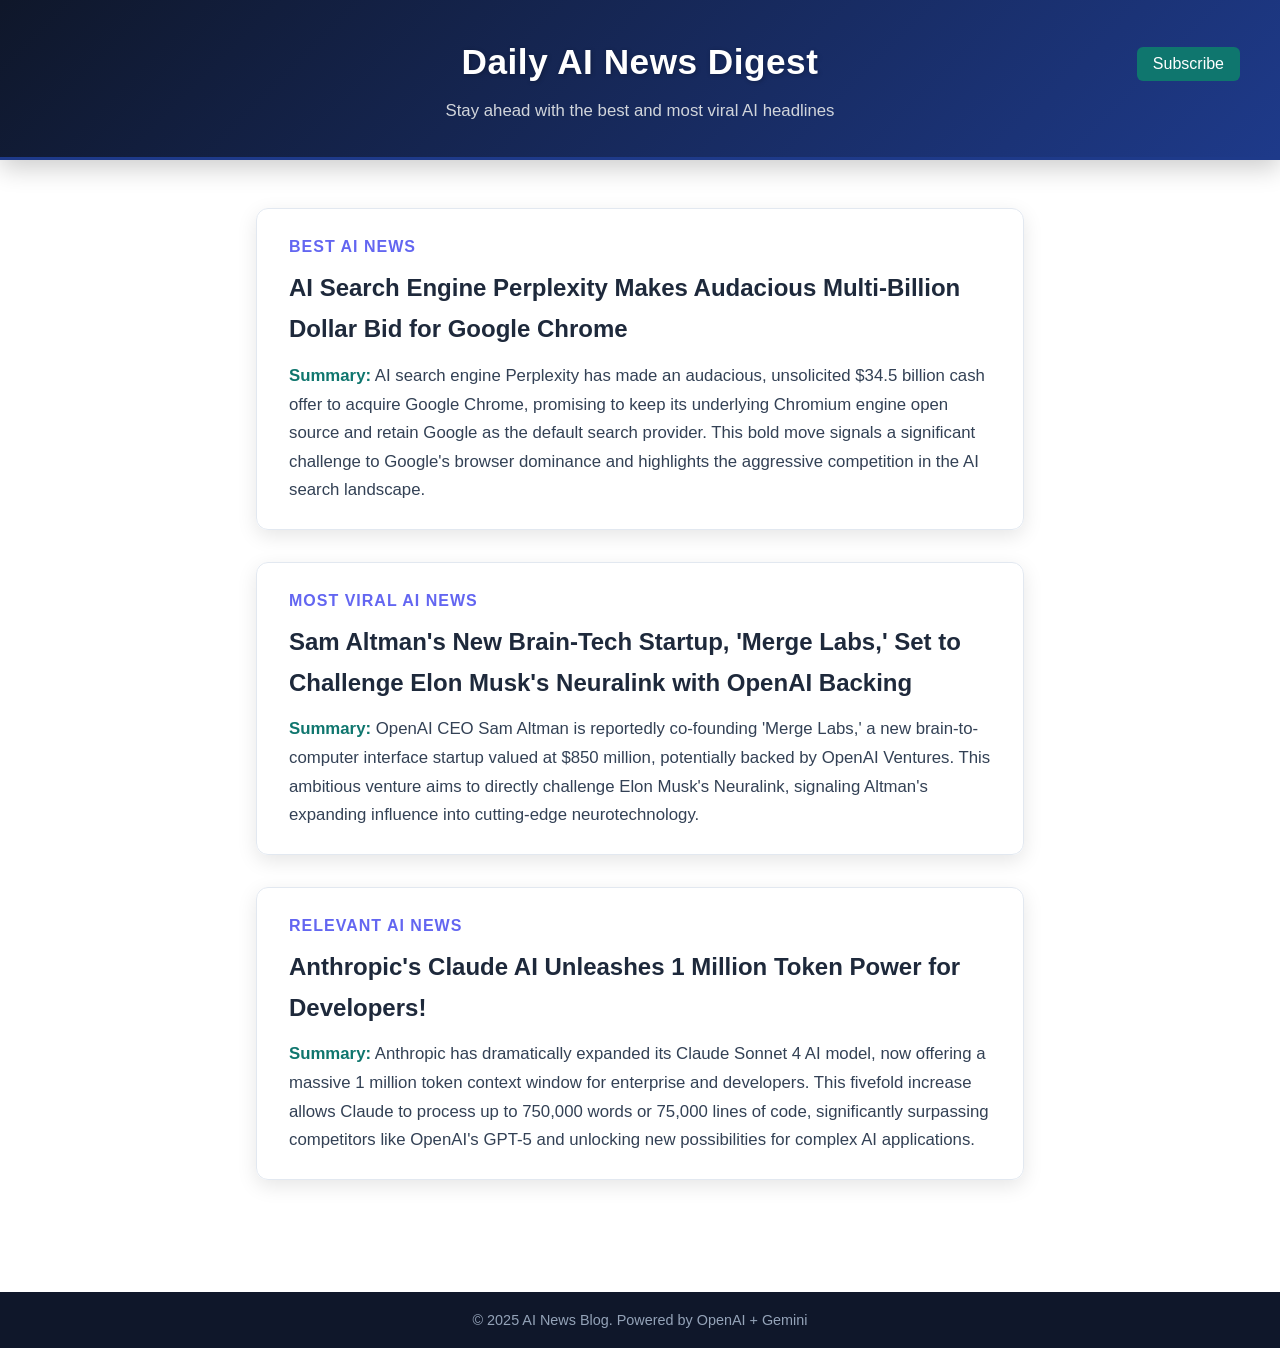
==== index.html @ fdd0a566 "Initial commit: AI News Summary Project - Add AI news processing script with Gemini integration - Ad" ====
<!DOCTYPE html>
<html lang="en">
<head>
  <meta charset="UTF-8">
  <title>AI News Blog</title>
  <link rel="stylesheet" href="style.css">  
</head>
<body>
  
  <header>
    <div class="header-container">
      <h1>Daily AI News Digest</h1>
      <button id="subscribe-btn" class="subscribe-btn">Subscribe</button>
    </div>
    <p>Stay ahead with the best and most viral AI headlines</p>
  </header>
  
  <div id="subscribe-modal" class="modal">
    <div class="modal-content">
      <span class="close-btn">&times;</span>
      <h2>Subscribe to AI News</h2>
      <form id="subscribe-form" method="post">
        <label for="name">Name</label>
        <input type="text" id="name" name="name" required>

        <label for="email">Email</label>
        <input type="email" id="email" name="email" required>

        <button type="submit" class="submit-btn">Submit</button>
      </form>
    </div>
  </div>
  
  <main id="news-container">
  </main>
  
  <footer>
    <p>&copy; 2025 AI News Blog. Powered by OpenAI + Gemini</p>
  </footer>

  <script src="script.js"></script>
</body>
</html>
---- style.css ----
/* Reset */
* {
  margin: 0;
  padding: 0;
  box-sizing: border-box;
}

body {
  font-family: 'Segoe UI', 'Helvetica Neue', sans-serif;
  background-image: url('https://plus.unsplash.com/premium_photo-1683121710572-7723bd2e235d?q=80&w=1032&auto=format&fit=crop&ixlib=rb-4.1.0&ixid=M3wxMjA3fDB8MHxwaG90by1wYWdlfHx8fGVufDB8fHx8fA%3D%3D');
  background-size: cover;
  background-position: center;
  background-repeat: no-repeat;
  background-attachment: fixed;
  color: #1a1a1a;
  line-height: 1.7;
  backdrop-filter: blur(2px);
}

header {
  background: linear-gradient(135deg, #0f172a, #1e3a8a);
  color: #ffffff;
  padding: 2rem 1rem;
  text-align: center;
  border-bottom: 3px solid #1e3a8a;
  box-shadow: 0 8px 24px rgba(0, 0, 0, 0.2);
  backdrop-filter: blur(6px);
  position: relative;
  z-index: 10;
}

.header-container {
  position: relative;
  max-width: 1200px;
  margin: 0 auto;
  display: flex;
  justify-content: center;
  align-items: center;
}

.subscribe-btn {
  position: absolute;
  right: 0;
  background: #0f766e;
  color: white;
  padding: 8px 16px;
  border: none;
  border-radius: 6px;
  font-size: 1rem;
  cursor: pointer;
  transition: background 0.2s;
}

.subscribe-btn:hover {
  background: #115e59;
}

header h1 {
  font-size: 2.2rem;
  font-weight: 700;
  margin-bottom: 0.3rem;
  text-shadow: 1px 1px 4px rgba(0, 0, 0, 0.25);
  letter-spacing: 0.5px;
  text-align: center;
  flex: 1;
}

header p {  
  font-size: 1.05rem;
  font-weight: 400;
  color: #d1d5db;
  max-width: 550px;
  margin: 0 auto;
}

/* Main content */
main {
  max-width: 800px;
  margin: 2rem auto;
  padding: 1rem;
}

/* News card */
.news-card {
  background-image: url("https://images.unsplash.com/photo-1697577418970-95d99b5a55cf?q=80&w=696&auto=format&fit=crop&ixlib=rb-4.1.0&ixid=M3wxMjA3fDB8MHxwaG90by1wYWdlfHx8fGVufDB8fHx8fA%3D%3D");
  background-size: cover;
  background-position: center;
  background-repeat: no-repeat;
  background-blend-mode: lighten;
  background-color: rgba(255, 255, 255, 0.9);
  border: 1px solid #e2e8f0;
  border-radius: 12px;
  padding: 1.5rem 2rem;
  margin-bottom: 2rem;
  box-shadow: 0 6px 20px rgba(0, 0, 0, 0.1);
  transition: transform 0.2s ease-in-out, box-shadow 0.2s ease-in-out;
}

.news-card:hover {
  transform: translateY(-5px);
  box-shadow: 0 10px 30px rgba(0, 0, 0, 0.15);
}

.news-card h2 {
  font-size: 1rem;
  font-weight: 600;
  color: #6366f1;
  margin-bottom: 0.5rem;
  text-transform: uppercase;
  letter-spacing: 1px;
}

.news-card h3 {
  font-size: 1.5rem;
  font-weight: 700;
  color: #1e293b;
  margin-bottom: 0.75rem;
}

.news-card h3 a {
  color: #1e293b;
  text-decoration: none;
  transition: color 0.2s;
}

.news-card h3 a:hover {
  color: #0f766e;
  text-decoration: underline;
}

.news-card p {
  font-size: 1.05rem;
  color: #334155;
}

.news-card p strong,
.news-card p b {
  color: #0f766e;
  font-weight: 700;
}

/* Highlighted text inside summary */
.highlight {
  background-color: #fef3c7;
  color: #b45309;
  padding: 2px 6px;
  border-radius: 4px;
  font-weight: 600;
}

/* Footer */
footer {
  background-color: #0f172a;
  color: #94a3b8;
  text-align: center;
  padding: 1rem;
  font-size: 0.9rem;
  margin-top: 4rem;
}

/* Modal styles */
.modal {
  display: none;
  position: fixed;
  z-index: 1000;
  left: 0;
  top: 0;
  width: 100%;
  height: 100%;
  background-color: rgba(0, 0, 0, 0.5);
  backdrop-filter: blur(4px);
}

.modal-content {
  background: white;
  padding: 30px;
  max-width: 450px;
  margin: 10% auto;
  border-radius: 12px;
  position: relative;
  box-shadow: 0 20px 60px rgba(0, 0, 0, 0.3);
  animation: modalSlideIn 0.3s ease-out;
}

@keyframes modalSlideIn {
  from {
    opacity: 0;
    transform: translateY(-50px);
  }
  to {
    opacity: 1;
    transform: translateY(0);
  }
}

.close-btn {
  position: absolute;
  right: 15px;
  top: 15px;
  font-size: 1.5rem;
  cursor: pointer;
  color: #666;
  transition: color 0.2s;
}

.close-btn:hover {
  color: #333;
}

.modal-content h2 {
  color: #1e293b;
  margin-bottom: 20px;
  font-size: 1.5rem;
}

#subscribe-form {
  display: flex;
  flex-direction: column;
  gap: 15px;
}

#subscribe-form label {
  font-weight: 600;
  color: #374151;
  margin-bottom: 5px;
}

#subscribe-form input {
  padding: 12px;
  border: 2px solid #e5e7eb;
  border-radius: 6px;
  font-size: 1rem;
  transition: border-color 0.2s;
}

#subscribe-form input:focus {
  outline: none;
  border-color: #6366f1;
}

.submit-btn {
  background: #1e3a8a;
  color: white;
  padding: 12px;
  border: none;
  border-radius: 6px;
  cursor: pointer;
  font-size: 1rem;
  font-weight: 600;
  transition: background 0.2s;
}

.submit-btn:hover {
  background: #162e6e;
}

/* Responsive design */
@media (max-width: 768px) {
  .header-container {
    flex-direction: column;
    gap: 1rem;
  }
  
  .subscribe-btn {
    position: static;
  }
  
  header h1 {
    font-size: 1.8rem;
  }
  
  main {
    padding: 0.5rem;
  }
  
  .news-card {
    padding: 1rem 1.5rem;
  }
  
  .modal-content {
    margin: 20% auto;
    padding: 20px;
    max-width: 90%;
  }
}
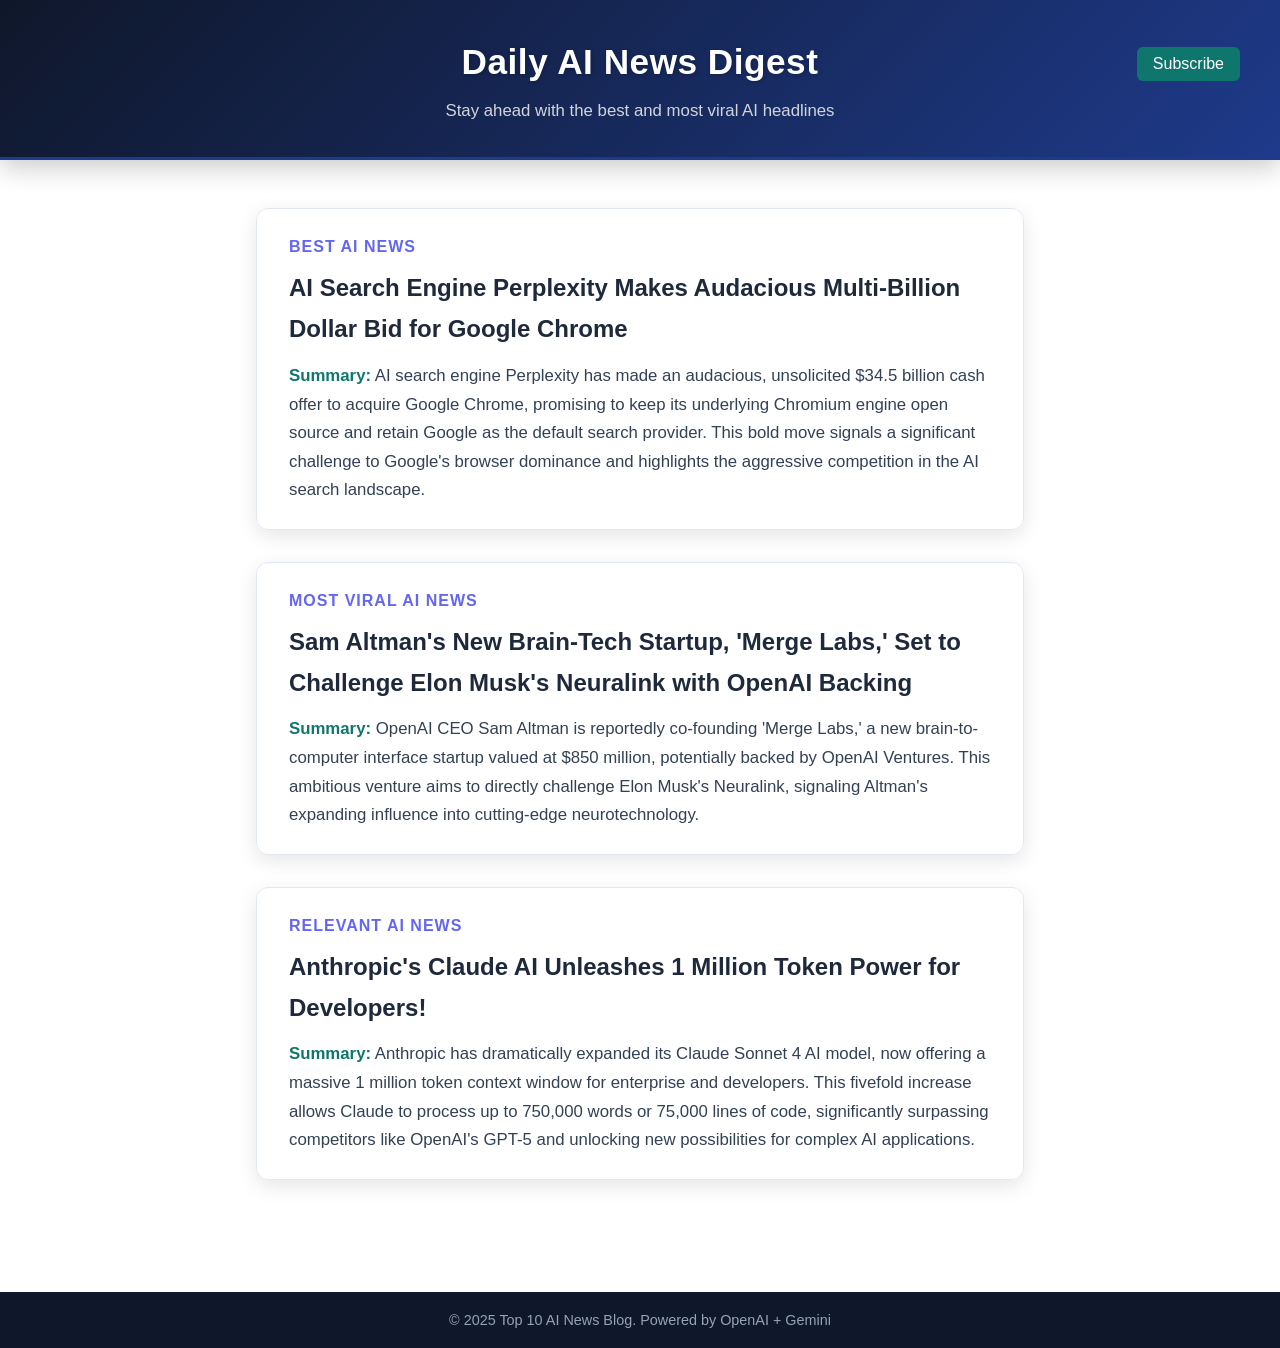
==== commit 69157841: "updated into the html" ====
--- a/index.html
+++ b/index.html
@@ -35,7 +35,7 @@
   </main>
   
   <footer>
-    <p>&copy; 2025 AI News Blog. Powered by OpenAI + Gemini</p>
+    <p>&copy; 2025 Top 10 AI News Blog. Powered by OpenAI + Gemini</p>
   </footer>
 
   <script src="script.js"></script>
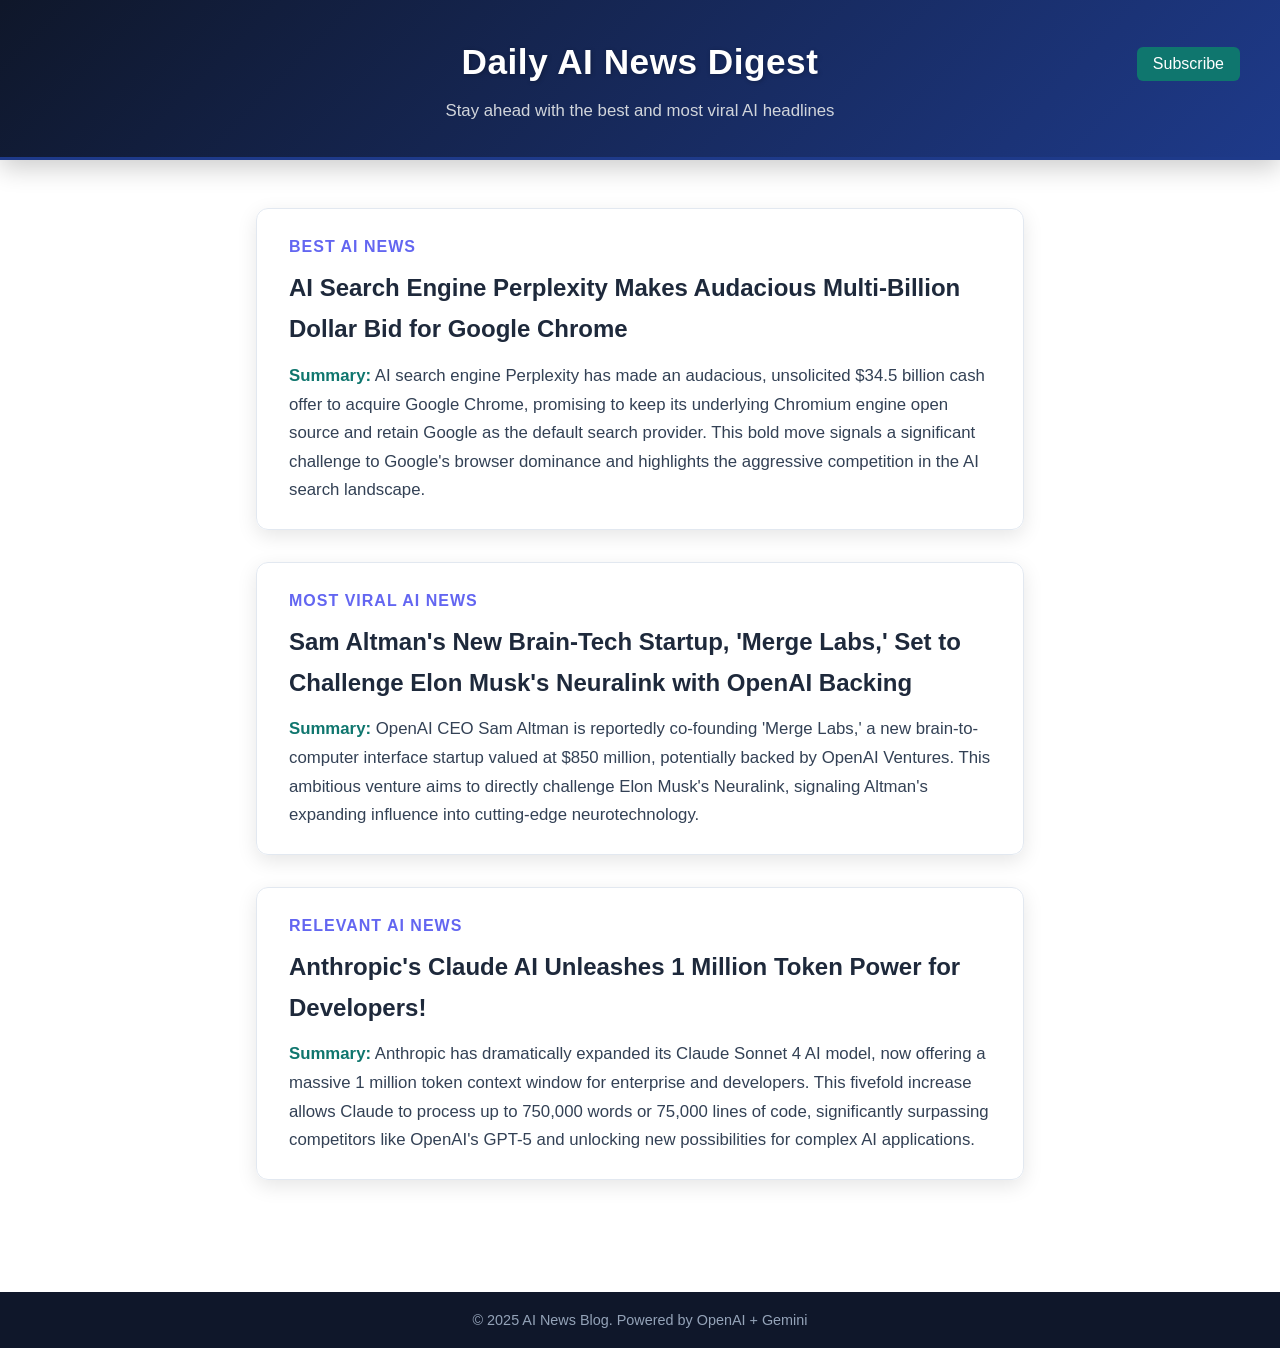
==== commit 96d0dd4f: "Update index.html" ====
--- a/index.html
+++ b/index.html
@@ -35,9 +35,9 @@
   </main>
   
   <footer>
-    <p>&copy; 2025 Top 10 AI News Blog. Powered by OpenAI + Gemini</p>
+    <p>&copy; 2025 AI News Blog. Powered by OpenAI + Gemini</p>
   </footer>
 
   <script src="script.js"></script>
 </body>
-</html>+</html>
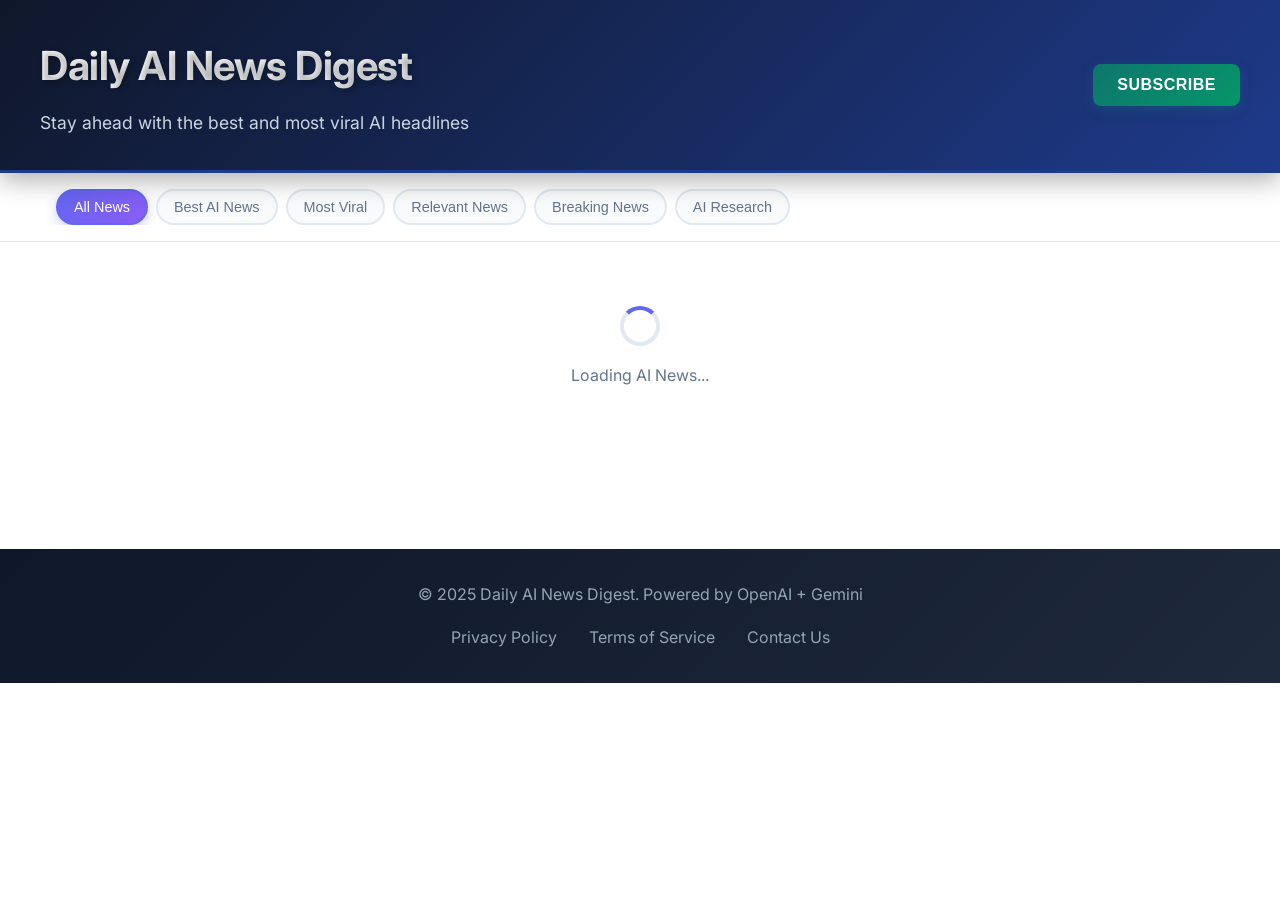
==== commit 5ecda4f3: "Updated" ====
--- a/index.html
+++ b/index.html
@@ -2,42 +2,89 @@
 <html lang="en">
 <head>
   <meta charset="UTF-8">
-  <title>AI News Blog</title>
-  <link rel="stylesheet" href="style.css">  
+  <meta name="viewport" content="width=device-width, initial-scale=1.0">
+  <title>Daily AI News Digest</title>
+  <link rel="stylesheet" href="style.css">
+  <link rel="preconnect" href="https://fonts.googleapis.com">
+  <link rel="preconnect" href="https://fonts.gstatic.com" crossorigin>
+  <link href="https://fonts.googleapis.com/css2?family=Inter:wght@400;500;600;700&display=swap" rel="stylesheet">
 </head>
 <body>
   
   <header>
     <div class="header-container">
-      <h1>Daily AI News Digest</h1>
+      <div class="header-content">
+        <h1>Daily AI News Digest</h1>
+        <p>Stay ahead with the best and most viral AI headlines</p>
+      </div>
       <button id="subscribe-btn" class="subscribe-btn">Subscribe</button>
     </div>
-    <p>Stay ahead with the best and most viral AI headlines</p>
   </header>
+
+  <!-- News Categories Filter -->
+  <div class="categories-container">
+    <div class="categories">
+      <button class="category-btn active" data-category="all">All News</button>
+      <button class="category-btn" data-category="best">Best AI News</button>
+      <button class="category-btn" data-category="viral">Most Viral</button>
+      <button class="category-btn" data-category="relevant">Relevant News</button>
+      <button class="category-btn" data-category="breaking">Breaking News</button>
+      <button class="category-btn" data-category="research">AI Research</button>
+    </div>
+  </div>
   
+  <!-- Subscribe Modal -->
   <div id="subscribe-modal" class="modal">
     <div class="modal-content">
       <span class="close-btn">&times;</span>
       <h2>Subscribe to AI News</h2>
+      <p>Get the latest AI news delivered to your inbox</p>
       <form id="subscribe-form" method="post">
-        <label for="name">Name</label>
-        <input type="text" id="name" name="name" required>
+        <label for="name">Full Name</label>
+        <input type="text" id="name" name="name" placeholder="Enter your name" required>
 
-        <label for="email">Email</label>
-        <input type="email" id="email" name="email" required>
+        <label for="email">Email Address</label>
+        <input type="email" id="email" name="email" placeholder="Enter your email" required>
 
-        <button type="submit" class="submit-btn">Submit</button>
+        <label for="interests">AI Interests (Optional)</label>
+        <select id="interests" name="interests">
+          <option value="">Select your interest</option>
+          <option value="machine-learning">Machine Learning</option>
+          <option value="robotics">Robotics</option>
+          <option value="nlp">Natural Language Processing</option>
+          <option value="computer-vision">Computer Vision</option>
+          <option value="general-ai">General AI News</option>
+        </select>
+
+        <button type="submit" class="submit-btn">Subscribe Now</button>
       </form>
     </div>
   </div>
   
-  <main id="news-container">
+  <!-- Loading Spinner -->
+  <div id="loading" class="loading">
+    <div class="spinner"></div>
+    <p>Loading AI News...</p>
+  </div>
+
+  <!-- News Container -->
+  <main id="news-container" class="news-container">
   </main>
+
+  <!-- Back to Top Button -->
+  <button id="back-to-top" class="back-to-top">↑</button>
   
   <footer>
-    <p>&copy; 2025 AI News Blog. Powered by OpenAI + Gemini</p>
+    <div class="footer-content">
+      <p>&copy; 2025 Daily AI News Digest. Powered by OpenAI + Gemini</p>
+      <div class="footer-links">
+        <a href="#privacy">Privacy Policy</a>
+        <a href="#terms">Terms of Service</a>
+        <a href="#contact">Contact Us</a>
+      </div>
+    </div>
   </footer>
 
   <script src="script.js"></script>
 </body>
-</html>
+</html>
--- a/style.css
+++ b/style.css
@@ -1,4 +1,4 @@
-/* Reset */
+/* Reset and Base Styles */
 * {
   margin: 0;
   padding: 0;
@@ -6,159 +6,296 @@
 }
 
 body {
-  font-family: 'Segoe UI', 'Helvetica Neue', sans-serif;
-  background-image: url('https://plus.unsplash.com/premium_photo-1683121710572-7723bd2e235d?q=80&w=1032&auto=format&fit=crop&ixlib=rb-4.1.0&ixid=M3wxMjA3fDB8MHxwaG90by1wYWdlfHx8fGVufDB8fHx8fA%3D%3D');
+  font-family: 'Inter', 'Segoe UI', 'Helvetica Neue', sans-serif;
+  background-image: url('https://plus.unsplash.com/premium_photo-1683121718643-fb18d2668d53?q=80&w=1032&auto=format&fit=crop&ixlib=rb-4.1.0&ixid=M3wxMjA3fDB8MHxwaG90by1wYWdlfHx8fGVufDB8fHx8fA%3D%3D');
   background-size: cover;
-  background-position: center;
+  background-position: top center;
   background-repeat: no-repeat;
   background-attachment: fixed;
   color: #1a1a1a;
   line-height: 1.7;
   backdrop-filter: blur(2px);
-}
-
+  min-height: 100vh;
+}
+
+/* Header Styles */
 header {
   background: linear-gradient(135deg, #0f172a, #1e3a8a);
   color: #ffffff;
   padding: 2rem 1rem;
-  text-align: center;
   border-bottom: 3px solid #1e3a8a;
-  box-shadow: 0 8px 24px rgba(0, 0, 0, 0.2);
+  box-shadow: 0 8px 24px rgba(0, 0, 0, 0.3);
   backdrop-filter: blur(6px);
   position: relative;
-  z-index: 10;
+  z-index: 100;
 }
 
 .header-container {
-  position: relative;
   max-width: 1200px;
   margin: 0 auto;
   display: flex;
+  justify-content: space-between;
+  align-items: center;
+  gap: 1rem;
+}
+
+.header-content {
+  flex: 1;
+}
+
+.header-content h1 {
+  font-size: 2.5rem;
+  font-weight: 700;
+  margin-bottom: 0.5rem;
+  text-shadow: 2px 2px 6px rgba(0, 0, 0, 0.3);
+  letter-spacing: -0.5px;
+  background: linear-gradient(135deg, #ffffff, #e2e8f0);
+  -webkit-background-clip: text;
+  -webkit-text-fill-color: transparent;
+  background-clip: text;
+}
+
+.header-content p {  
+  font-size: 1.1rem;
+  font-weight: 400;
+  color: #cbd5e1;
+  margin-top: 0.5rem;
+}
+
+.subscribe-btn {
+  background: linear-gradient(135deg, #0f766e, #059669);
+  color: white;
+  padding: 12px 24px;
+  border: none;
+  border-radius: 8px;
+  font-size: 1rem;
+  font-weight: 600;
+  cursor: pointer;
+  transition: all 0.3s ease;
+  box-shadow: 0 4px 12px rgba(15, 118, 110, 0.3);
+  text-transform: uppercase;
+  letter-spacing: 0.5px;
+}
+
+.subscribe-btn:hover {
+  background: linear-gradient(135deg, #115e59, #047857);
+  transform: translateY(-2px);
+  box-shadow: 0 6px 20px rgba(15, 118, 110, 0.4);
+}
+
+/* Categories Filter */
+.categories-container {
+  background: rgba(255, 255, 255, 0.95);
+  backdrop-filter: blur(10px);
+  padding: 1rem 0;
+  border-bottom: 1px solid rgba(0, 0, 0, 0.1);
+  position: sticky;
+  top: 0;
+  z-index: 50;
+}
+
+.categories {
+  max-width: 1200px;
+  margin: 0 auto;
+  display: flex;
+  gap: 0.5rem;
+  padding: 0 1rem;
+  overflow-x: auto;
+  scrollbar-width: none;
+  -ms-overflow-style: none;
+}
+
+.categories::-webkit-scrollbar {
+  display: none;
+}
+
+.category-btn {
+  background: #f8fafc;
+  color: #64748b;
+  border: 2px solid #e2e8f0;
+  padding: 8px 16px;
+  border-radius: 25px;
+  font-size: 0.9rem;
+  font-weight: 500;
+  cursor: pointer;
+  transition: all 0.3s ease;
+  white-space: nowrap;
+  min-width: fit-content;
+}
+
+.category-btn:hover {
+  background: #e2e8f0;
+  color: #475569;
+}
+
+.category-btn.active {
+  background: linear-gradient(135deg, #6366f1, #8b5cf6);
+  color: white;
+  border-color: #6366f1;
+  box-shadow: 0 4px 12px rgba(99, 102, 241, 0.3);
+}
+
+/* Loading Spinner */
+.loading {
+  display: flex;
+  flex-direction: column;
+  align-items: center;
   justify-content: center;
+  padding: 4rem 2rem;
+  color: #64748b;
+}
+
+.spinner {
+  width: 40px;
+  height: 40px;
+  border: 4px solid #e2e8f0;
+  border-top: 4px solid #6366f1;
+  border-radius: 50%;
+  animation: spin 1s linear infinite;
+  margin-bottom: 1rem;
+}
+
+@keyframes spin {
+  0% { transform: rotate(0deg); }
+  100% { transform: rotate(360deg); }
+}
+
+/* News Container */
+.news-container {
+  max-width: 1200px;
+  margin: 2rem auto;
+  padding: 0 1rem;
+  display: grid;
+  grid-template-columns: repeat(auto-fit, minmax(350px, 1fr));
+  gap: 2rem;
+}
+
+/* News Card */
+.news-card {
+  background: rgba(255, 255, 255, 0.95);
+  border: 1px solid rgba(226, 232, 240, 0.8);
+  border-radius: 16px;
+  overflow: hidden;
+  box-shadow: 0 8px 32px rgba(0, 0, 0, 0.1);
+  transition: all 0.3s ease;
+  backdrop-filter: blur(10px);
+  position: relative;
+}
+
+.news-card:hover {
+  transform: translateY(-8px);
+  box-shadow: 0 16px 48px rgba(0, 0, 0, 0.15);
+  border-color: rgba(99, 102, 241, 0.3);
+}
+
+.news-image {
+  width: 100%;
+  height: 200px;
+  background-size: cover;
+  background-position: center;
+  background-repeat: no-repeat;
+  position: relative;
+  overflow: hidden;
+}
+
+.news-image::before {
+  content: '';
+  position: absolute;
+  top: 0;
+  left: 0;
+  right: 0;
+  bottom: 0;
+  background: linear-gradient(45deg, rgba(99, 102, 241, 0.1), rgba(139, 92, 246, 0.1));
+}
+
+.news-content {
+  padding: 1.5rem;
+}
+
+.news-category {
+  display: inline-block;
+  background: linear-gradient(135deg, #6366f1, #8b5cf6);
+  color: white;
+  padding: 6px 12px;
+  border-radius: 20px;
+  font-size: 0.8rem;
+  font-weight: 600;
+  text-transform: uppercase;
+  letter-spacing: 0.5px;
+  margin-bottom: 1rem;
+}
+
+.news-title {
+  font-size: 1.4rem;
+  font-weight: 700;
+  color: #1e293b;
+  margin-bottom: 1rem;
+  line-height: 1.4;
+}
+
+.news-title a {
+  color: inherit;
+  text-decoration: none;
+  transition: color 0.3s ease;
+}
+
+.news-title a:hover {
+  color: #6366f1;
+}
+
+.news-summary {
+  font-size: 1rem;
+  color: #475569;
+  line-height: 1.6;
+  margin-bottom: 1rem;
+}
+
+.news-summary strong {
+  color: #0f766e;
+  font-weight: 600;
+}
+
+.highlight {
+  background: linear-gradient(120deg, #fef3c7, #fde68a);
+  color: #92400e;
+  padding: 2px 6px;
+  border-radius: 4px;
+  font-weight: 600;
+  box-decoration-break: clone;
+  -webkit-box-decoration-break: clone;
+}
+
+.news-meta {
+  display: flex;
+  justify-content: space-between;
   align-items: center;
-}
-
-.subscribe-btn {
-  position: absolute;
-  right: 0;
-  background: #0f766e;
+  margin-top: 1rem;
+  padding-top: 1rem;
+  border-top: 1px solid #e2e8f0;
+  font-size: 0.9rem;
+  color: #64748b;
+}
+
+.read-more-btn {
+  background: linear-gradient(135deg, #6366f1, #8b5cf6);
   color: white;
   padding: 8px 16px;
   border: none;
   border-radius: 6px;
-  font-size: 1rem;
+  font-size: 0.9rem;
+  font-weight: 500;
   cursor: pointer;
-  transition: background 0.2s;
-}
-
-.subscribe-btn:hover {
-  background: #115e59;
-}
-
-header h1 {
-  font-size: 2.2rem;
-  font-weight: 700;
-  margin-bottom: 0.3rem;
-  text-shadow: 1px 1px 4px rgba(0, 0, 0, 0.25);
-  letter-spacing: 0.5px;
-  text-align: center;
-  flex: 1;
-}
-
-header p {  
-  font-size: 1.05rem;
-  font-weight: 400;
-  color: #d1d5db;
-  max-width: 550px;
-  margin: 0 auto;
-}
-
-/* Main content */
-main {
-  max-width: 800px;
-  margin: 2rem auto;
-  padding: 1rem;
-}
-
-/* News card */
-.news-card {
-  background-image: url("https://images.unsplash.com/photo-1697577418970-95d99b5a55cf?q=80&w=696&auto=format&fit=crop&ixlib=rb-4.1.0&ixid=M3wxMjA3fDB8MHxwaG90by1wYWdlfHx8fGVufDB8fHx8fA%3D%3D");
-  background-size: cover;
-  background-position: center;
-  background-repeat: no-repeat;
-  background-blend-mode: lighten;
-  background-color: rgba(255, 255, 255, 0.9);
-  border: 1px solid #e2e8f0;
-  border-radius: 12px;
-  padding: 1.5rem 2rem;
-  margin-bottom: 2rem;
-  box-shadow: 0 6px 20px rgba(0, 0, 0, 0.1);
-  transition: transform 0.2s ease-in-out, box-shadow 0.2s ease-in-out;
-}
-
-.news-card:hover {
-  transform: translateY(-5px);
-  box-shadow: 0 10px 30px rgba(0, 0, 0, 0.15);
-}
-
-.news-card h2 {
-  font-size: 1rem;
-  font-weight: 600;
-  color: #6366f1;
-  margin-bottom: 0.5rem;
-  text-transform: uppercase;
-  letter-spacing: 1px;
-}
-
-.news-card h3 {
-  font-size: 1.5rem;
-  font-weight: 700;
-  color: #1e293b;
-  margin-bottom: 0.75rem;
-}
-
-.news-card h3 a {
-  color: #1e293b;
+  transition: all 0.3s ease;
   text-decoration: none;
-  transition: color 0.2s;
-}
-
-.news-card h3 a:hover {
-  color: #0f766e;
-  text-decoration: underline;
-}
-
-.news-card p {
-  font-size: 1.05rem;
-  color: #334155;
-}
-
-.news-card p strong,
-.news-card p b {
-  color: #0f766e;
-  font-weight: 700;
-}
-
-/* Highlighted text inside summary */
-.highlight {
-  background-color: #fef3c7;
-  color: #b45309;
-  padding: 2px 6px;
-  border-radius: 4px;
-  font-weight: 600;
-}
-
-/* Footer */
-footer {
-  background-color: #0f172a;
-  color: #94a3b8;
-  text-align: center;
-  padding: 1rem;
-  font-size: 0.9rem;
-  margin-top: 4rem;
-}
-
-/* Modal styles */
+  display: inline-block;
+}
+
+.read-more-btn:hover {
+  background: linear-gradient(135deg, #4f46e5, #7c3aed);
+  transform: translateY(-1px);
+}
+
+/* Modal Styles */
 .modal {
   display: none;
   position: fixed;
@@ -167,25 +304,326 @@
   top: 0;
   width: 100%;
   height: 100%;
-  background-color: rgba(0, 0, 0, 0.5);
-  backdrop-filter: blur(4px);
+  background-color: rgba(0, 0, 0, 0.6);
+  backdrop-filter: blur(8px);
+  animation: modalFadeIn 0.3s ease-out;
 }
 
 .modal-content {
   background: white;
-  padding: 30px;
-  max-width: 450px;
-  margin: 10% auto;
-  border-radius: 12px;
+  padding: 2rem;
+  max-width: 500px;
+  margin: 5% auto;
+  border-radius: 16px;
   position: relative;
-  box-shadow: 0 20px 60px rgba(0, 0, 0, 0.3);
-  animation: modalSlideIn 0.3s ease-out;
+  box-shadow: 0 25px 80px rgba(0, 0, 0, 0.3);
+  animation: modalSlideIn 0.4s ease-out;
+}
+
+@keyframes modalFadeIn {
+  from { opacity: 0; }
+  to { opacity: 1; }
 }
 
 @keyframes modalSlideIn {
   from {
     opacity: 0;
-    transform: translateY(-50px);
+    transform: translateY(-50px) scale(0.9);
+  }
+  to {
+    opacity: 1;
+    transform: translateY(0) scale(1);
+  }
+}
+
+.close-btn {
+  position: absolute;
+  right: 20px;
+  top: 20px;
+  font-size: 1.5rem;
+  cursor: pointer;
+  color: #94a3b8;
+  transition: color 0.2s;
+  background: none;
+  border: none;
+  width: 30px;
+  height: 30px;
+  display: flex;
+  align-items: center;
+  justify-content: center;
+  border-radius: 50%;
+}
+
+.close-btn:hover {
+  color: #475569;
+  background: #f1f5f9;
+}
+
+.modal-content h2 {
+  color: #1e293b;
+  margin-bottom: 0.5rem;
+  font-size: 1.8rem;
+  font-weight: 700;
+}
+
+.modal-content p {
+  color: #64748b;
+  margin-bottom: 1.5rem;
+}
+
+#subscribe-form {
+  display: flex;
+  flex-direction: column;
+  gap: 1rem;
+}
+
+#subscribe-form label {
+  font-weight: 600;
+  color: #374151;
+  margin-bottom: 0.3rem;
+}
+
+#subscribe-form input,
+#subscribe-form select {
+  padding: 12px 16px;
+  border: 2px solid #e5e7eb;
+  border-radius: 8px;
+  font-size: 1rem;
+  transition: all 0.3s ease;
+  background: #fafafa;
+}
+
+#subscribe-form input:focus,
+#subscribe-form select:focus {
+  outline: none;
+  border-color: #6366f1;
+  background: white;
+  box-shadow: 0 0 0 3px rgba(99, 102, 241, 0.1);
+}
+
+.submit-btn {
+  background: linear-gradient(135deg, #1e3a8a, #3730a3);
+  color: white;
+  padding: 14px;
+  border: none;
+  border-radius: 8px;
+  cursor: pointer;
+  font-size: 1rem;
+  font-weight: 600;
+  transition: all 0.3s ease;
+  text-transform: uppercase;
+  letter-spacing: 0.5px;
+  margin-top: 0.5rem;
+}
+
+.submit-btn:hover {
+  background: linear-gradient(135deg, #1e40af, #4338ca);
+  transform: translateY(-2px);
+  box-shadow: 0 8px 25px rgba(30, 58, 138, 0.4);
+}
+
+/* Back to Top Button */
+.back-to-top {
+  position: fixed;
+  bottom: 2rem;
+  right: 2rem;
+  background: linear-gradient(135deg, #6366f1, #8b5cf6);
+  color: white;
+  border: none;
+  border-radius: 50%;
+  width: 50px;
+  height: 50px;
+  font-size: 1.2rem;
+  font-weight: bold;
+  cursor: pointer;
+  box-shadow: 0 4px 20px rgba(99, 102, 241, 0.3);
+  transition: all 0.3s ease;
+  opacity: 0;
+  visibility: hidden;
+  z-index: 100;
+}
+
+.back-to-top.visible {
+  opacity: 1;
+  visibility: visible;
+}
+
+.back-to-top:hover {
+  transform: translateY(-3px);
+  box-shadow: 0 8px 30px rgba(99, 102, 241, 0.4);
+}
+
+/* Footer */
+footer {
+  background: linear-gradient(135deg, #0f172a, #1e293b);
+  color: #94a3b8;
+  padding: 2rem 1rem;
+  margin-top: 4rem;
+}
+
+.footer-content {
+  max-width: 1200px;
+  margin: 0 auto;
+  text-align: center;
+}
+
+.footer-links {
+  margin-top: 1rem;
+  display: flex;
+  justify-content: center;
+  gap: 2rem;
+}
+
+.footer-links a {
+  color: #94a3b8;
+  text-decoration: none;
+  transition: color 0.3s ease;
+}
+
+.footer-links a:hover {
+  color: #e2e8f0;
+}
+
+/* Error Message */
+.error-message {
+  background: #fef2f2;
+  color: #dc2626;
+  padding: 1rem;
+  border-radius: 8px;
+  text-align: center;
+  margin: 2rem auto;
+  max-width: 600px;
+  border: 1px solid #fecaca;
+}
+
+/* Success Message */
+.success-message {
+  background: #f0fdf4;
+  color: #16a34a;
+  padding: 1rem;
+  border-radius: 8px;
+  text-align: center;
+  margin: 1rem 0;
+  border: 1px solid #bbf7d0;
+}
+
+/* Responsive Design */
+@media (max-width: 768px) {
+  body {
+    background-attachment: scroll;
+  }
+
+  .header-container {
+    flex-direction: column;
+    text-align: center;
+  }
+  
+  .header-content h1 {
+    font-size: 2rem;
+  }
+
+  .header-content p {
+    font-size: 1rem;
+  }
+  
+  .subscribe-btn {
+    padding: 10px 20px;
+    font-size: 0.9rem;
+  }
+
+  .categories {
+    padding: 0 1rem;
+    justify-content: flex-start;
+  }
+
+  .category-btn {
+    font-size: 0.8rem;
+    padding: 6px 12px;
+  }
+  
+  .news-container {
+    grid-template-columns: 1fr;
+    gap: 1.5rem;
+    margin: 1rem auto;
+    padding: 0 0.5rem;
+  }
+  
+  .news-card {
+    margin-bottom: 0;
+  }
+
+  .news-content {
+    padding: 1rem;
+  }
+
+  .news-title {
+    font-size: 1.2rem;
+  }
+
+  .news-image {
+    height: 180px;
+  }
+  
+  .modal-content {
+    margin: 10% auto;
+    padding: 1.5rem;
+    max-width: 95%;
+  }
+
+  .modal-content h2 {
+    font-size: 1.5rem;
+  }
+
+  .back-to-top {
+    bottom: 1rem;
+    right: 1rem;
+    width: 45px;
+    height: 45px;
+  }
+
+  .footer-links {
+    flex-direction: column;
+    gap: 1rem;
+  }
+}
+
+@media (max-width: 480px) {
+  .header-content h1 {
+    font-size: 1.8rem;
+  }
+
+  .news-container {
+    grid-template-columns: 1fr;
+    margin: 1rem auto;
+  }
+
+  .news-image {
+    height: 160px;
+  }
+
+  .news-title {
+    font-size: 1.1rem;
+  }
+
+  .categories {
+    gap: 0.3rem;
+  }
+
+  .category-btn {
+    font-size: 0.75rem;
+    padding: 5px 10px;
+  }
+}
+
+/* Animation Classes */
+.fade-in {
+  animation: fadeIn 0.6s ease-out;
+}
+
+@keyframes fadeIn {
+  from {
+    opacity: 0;
+    transform: translateY(20px);
   }
   to {
     opacity: 1;
@@ -193,93 +631,21 @@
   }
 }
 
-.close-btn {
-  position: absolute;
-  right: 15px;
-  top: 15px;
-  font-size: 1.5rem;
-  cursor: pointer;
-  color: #666;
-  transition: color 0.2s;
-}
-
-.close-btn:hover {
-  color: #333;
-}
-
-.modal-content h2 {
-  color: #1e293b;
-  margin-bottom: 20px;
-  font-size: 1.5rem;
-}
-
-#subscribe-form {
-  display: flex;
-  flex-direction: column;
-  gap: 15px;
-}
-
-#subscribe-form label {
-  font-weight: 600;
-  color: #374151;
-  margin-bottom: 5px;
-}
-
-#subscribe-form input {
-  padding: 12px;
-  border: 2px solid #e5e7eb;
-  border-radius: 6px;
-  font-size: 1rem;
-  transition: border-color 0.2s;
-}
-
-#subscribe-form input:focus {
-  outline: none;
-  border-color: #6366f1;
-}
-
-.submit-btn {
-  background: #1e3a8a;
-  color: white;
-  padding: 12px;
-  border: none;
-  border-radius: 6px;
-  cursor: pointer;
-  font-size: 1rem;
-  font-weight: 600;
-  transition: background 0.2s;
-}
-
-.submit-btn:hover {
-  background: #162e6e;
-}
-
-/* Responsive design */
-@media (max-width: 768px) {
-  .header-container {
-    flex-direction: column;
-    gap: 1rem;
-  }
-  
-  .subscribe-btn {
-    position: static;
-  }
-  
-  header h1 {
-    font-size: 1.8rem;
-  }
-  
-  main {
-    padding: 0.5rem;
-  }
-  
-  .news-card {
-    padding: 1rem 1.5rem;
-  }
-  
-  .modal-content {
-    margin: 20% auto;
-    padding: 20px;
-    max-width: 90%;
+/* Hidden Class */
+.hidden {
+  display: none !important;
+}
+
+/* Pulse Animation for Loading */
+.pulse {
+  animation: pulse 2s infinite;
+}
+
+@keyframes pulse {
+  0%, 100% {
+    opacity: 1;
+  }
+  50% {
+    opacity: 0.5;
   }
 }
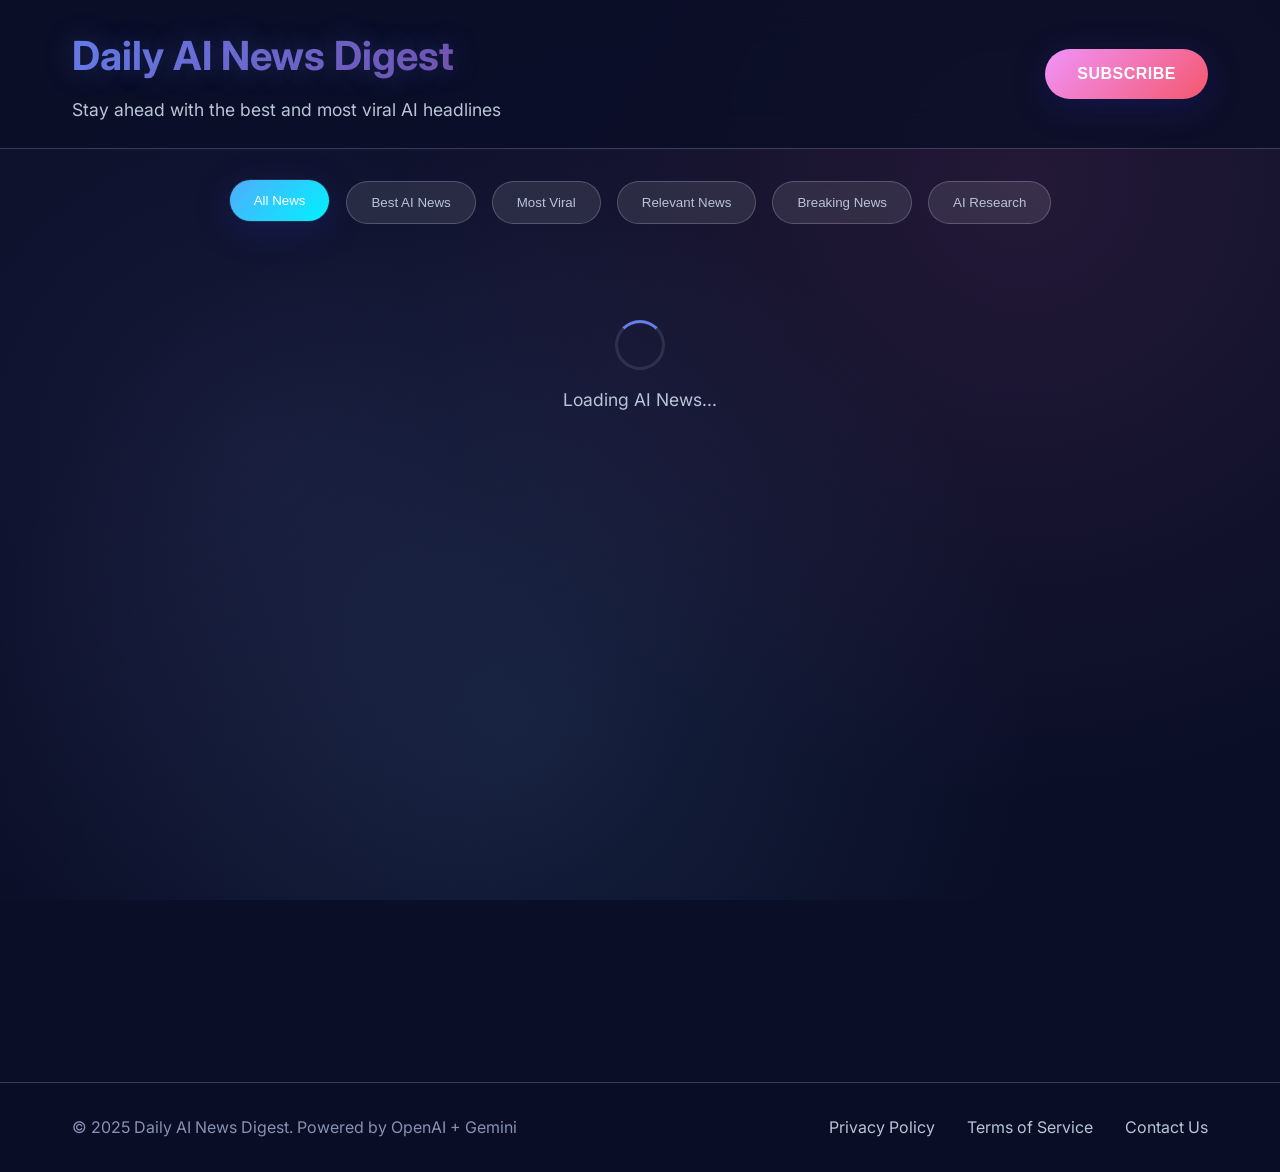
==== commit 80f2028b: "Update index.html" ====
--- a/index.html
+++ b/index.html
@@ -4,10 +4,515 @@
   <meta charset="UTF-8">
   <meta name="viewport" content="width=device-width, initial-scale=1.0">
   <title>Daily AI News Digest</title>
-  <link rel="stylesheet" href="style.css">
   <link rel="preconnect" href="https://fonts.googleapis.com">
   <link rel="preconnect" href="https://fonts.gstatic.com" crossorigin>
   <link href="https://fonts.googleapis.com/css2?family=Inter:wght@400;500;600;700&display=swap" rel="stylesheet">
+  <style>
+    * {
+      margin: 0;
+      padding: 0;
+      box-sizing: border-box;
+    }
+
+    :root {
+      --primary-gradient: linear-gradient(135deg, #667eea 0%, #764ba2 100%);
+      --secondary-gradient: linear-gradient(135deg, #f093fb 0%, #f5576c 100%);
+      --accent-gradient: linear-gradient(135deg, #4facfe 0%, #00f2fe 100%);
+      --dark-bg: #0a0e27;
+      --card-bg: rgba(255, 255, 255, 0.1);
+      --glass-border: rgba(255, 255, 255, 0.2);
+      --text-primary: #ffffff;
+      --text-secondary: #b8c5d6;
+      --text-muted: #8892b0;
+      --shadow: 0 8px 32px rgba(31, 38, 135, 0.37);
+      --hover-shadow: 0 15px 35px rgba(31, 38, 135, 0.5);
+      --border-radius: 16px;
+    }
+
+    body {
+      font-family: 'Inter', sans-serif;
+      background: var(--dark-bg);
+      background-image: 
+        radial-gradient(circle at 20% 50%, rgba(120, 119, 198, 0.1) 0%, transparent 50%),
+        radial-gradient(circle at 80% 20%, rgba(255, 119, 198, 0.1) 0%, transparent 50%),
+        radial-gradient(circle at 40% 80%, rgba(120, 198, 255, 0.1) 0%, transparent 50%);
+      background-attachment: fixed;
+      color: var(--text-primary);
+      line-height: 1.6;
+      overflow-x: hidden;
+    }
+
+    /* Header Styles */
+    header {
+      backdrop-filter: blur(20px);
+      background: rgba(10, 14, 39, 0.8);
+      border-bottom: 1px solid var(--glass-border);
+      position: sticky;
+      top: 0;
+      z-index: 100;
+      padding: 1.5rem 0;
+    }
+
+    .header-container {
+      max-width: 1200px;
+      margin: 0 auto;
+      padding: 0 2rem;
+      display: flex;
+      justify-content: space-between;
+      align-items: center;
+      flex-wrap: wrap;
+      gap: 1rem;
+    }
+
+    .header-content h1 {
+      font-size: 2.5rem;
+      font-weight: 700;
+      background: var(--primary-gradient);
+      -webkit-background-clip: text;
+      -webkit-text-fill-color: transparent;
+      background-clip: text;
+      margin-bottom: 0.5rem;
+      text-shadow: 0 0 30px rgba(102, 126, 234, 0.3);
+    }
+
+    .header-content p {
+      color: var(--text-secondary);
+      font-size: 1.1rem;
+      font-weight: 400;
+    }
+
+    .subscribe-btn {
+      background: var(--secondary-gradient);
+      border: none;
+      padding: 1rem 2rem;
+      border-radius: 50px;
+      color: white;
+      font-weight: 600;
+      font-size: 1rem;
+      cursor: pointer;
+      transition: all 0.3s ease;
+      box-shadow: var(--shadow);
+      text-transform: uppercase;
+      letter-spacing: 0.5px;
+    }
+
+    .subscribe-btn:hover {
+      transform: translateY(-2px);
+      box-shadow: var(--hover-shadow);
+      filter: brightness(1.1);
+    }
+
+    /* Categories Styles */
+    .categories-container {
+      max-width: 1200px;
+      margin: 2rem auto;
+      padding: 0 2rem;
+    }
+
+    .categories {
+      display: flex;
+      gap: 1rem;
+      flex-wrap: wrap;
+      justify-content: center;
+      margin-bottom: 2rem;
+    }
+
+    .category-btn {
+      background: var(--card-bg);
+      border: 1px solid var(--glass-border);
+      backdrop-filter: blur(10px);
+      padding: 0.8rem 1.5rem;
+      border-radius: 25px;
+      color: var(--text-secondary);
+      font-weight: 500;
+      cursor: pointer;
+      transition: all 0.3s ease;
+      position: relative;
+      overflow: hidden;
+    }
+
+    .category-btn::before {
+      content: '';
+      position: absolute;
+      top: 0;
+      left: -100%;
+      width: 100%;
+      height: 100%;
+      background: var(--accent-gradient);
+      transition: left 0.3s ease;
+      z-index: -1;
+    }
+
+    .category-btn:hover::before,
+    .category-btn.active::before {
+      left: 0;
+    }
+
+    .category-btn:hover,
+    .category-btn.active {
+      color: white;
+      border-color: transparent;
+      transform: translateY(-2px);
+      box-shadow: var(--shadow);
+    }
+
+    /* Modal Styles */
+    .modal {
+      display: none;
+      position: fixed;
+      top: 0;
+      left: 0;
+      width: 100%;
+      height: 100%;
+      background: rgba(0, 0, 0, 0.8);
+      backdrop-filter: blur(10px);
+      z-index: 1000;
+      animation: fadeIn 0.3s ease;
+    }
+
+    @keyframes fadeIn {
+      from { opacity: 0; }
+      to { opacity: 1; }
+    }
+
+    .modal-content {
+      position: absolute;
+      top: 50%;
+      left: 50%;
+      transform: translate(-50%, -50%);
+      background: var(--card-bg);
+      backdrop-filter: blur(20px);
+      border: 1px solid var(--glass-border);
+      border-radius: var(--border-radius);
+      padding: 2.5rem;
+      width: 90%;
+      max-width: 500px;
+      box-shadow: var(--hover-shadow);
+      animation: slideIn 0.3s ease;
+    }
+
+    @keyframes slideIn {
+      from { transform: translate(-50%, -60%); opacity: 0; }
+      to { transform: translate(-50%, -50%); opacity: 1; }
+    }
+
+    .close-btn {
+      position: absolute;
+      top: 1rem;
+      right: 1.5rem;
+      font-size: 2rem;
+      cursor: pointer;
+      color: var(--text-muted);
+      transition: color 0.3s ease;
+    }
+
+    .close-btn:hover {
+      color: var(--text-primary);
+    }
+
+    .modal-content h2 {
+      font-size: 1.8rem;
+      margin-bottom: 0.5rem;
+      background: var(--primary-gradient);
+      -webkit-background-clip: text;
+      -webkit-text-fill-color: transparent;
+      background-clip: text;
+    }
+
+    .modal-content p {
+      color: var(--text-secondary);
+      margin-bottom: 2rem;
+    }
+
+    #subscribe-form {
+      display: flex;
+      flex-direction: column;
+      gap: 1.5rem;
+    }
+
+    #subscribe-form label {
+      font-weight: 500;
+      margin-bottom: 0.5rem;
+      color: var(--text-primary);
+    }
+
+    #subscribe-form input,
+    #subscribe-form select {
+      background: rgba(255, 255, 255, 0.05);
+      border: 1px solid var(--glass-border);
+      border-radius: 12px;
+      padding: 1rem;
+      color: var(--text-primary);
+      font-size: 1rem;
+      transition: all 0.3s ease;
+    }
+
+    #subscribe-form input:focus,
+    #subscribe-form select:focus {
+      outline: none;
+      border-color: #667eea;
+      background: rgba(255, 255, 255, 0.1);
+      box-shadow: 0 0 0 3px rgba(102, 126, 234, 0.1);
+    }
+
+    .submit-btn {
+      background: var(--primary-gradient);
+      border: none;
+      padding: 1rem;
+      border-radius: 12px;
+      color: white;
+      font-weight: 600;
+      font-size: 1rem;
+      cursor: pointer;
+      transition: all 0.3s ease;
+      text-transform: uppercase;
+      letter-spacing: 0.5px;
+    }
+
+    .submit-btn:hover {
+      transform: translateY(-2px);
+      box-shadow: var(--shadow);
+    }
+
+    /* Loading Styles */
+    .loading {
+      display: flex;
+      flex-direction: column;
+      align-items: center;
+      justify-content: center;
+      padding: 4rem 2rem;
+      text-align: center;
+    }
+
+    .spinner {
+      width: 50px;
+      height: 50px;
+      border: 3px solid rgba(255, 255, 255, 0.1);
+      border-top: 3px solid #667eea;
+      border-radius: 50%;
+      animation: spin 1s linear infinite;
+      margin-bottom: 1rem;
+    }
+
+    @keyframes spin {
+      0% { transform: rotate(0deg); }
+      100% { transform: rotate(360deg); }
+    }
+
+    .loading p {
+      color: var(--text-secondary);
+      font-size: 1.1rem;
+    }
+
+    /* News Container */
+    .news-container {
+      max-width: 1200px;
+      margin: 0 auto;
+      padding: 2rem;
+      display: grid;
+      grid-template-columns: repeat(auto-fit, minmax(350px, 1fr));
+      gap: 2rem;
+      min-height: 60vh;
+    }
+
+    /* Back to Top Button */
+    .back-to-top {
+      position: fixed;
+      bottom: 2rem;
+      right: 2rem;
+      background: var(--secondary-gradient);
+      border: none;
+      width: 50px;
+      height: 50px;
+      border-radius: 50%;
+      color: white;
+      font-size: 1.2rem;
+      font-weight: bold;
+      cursor: pointer;
+      opacity: 0;
+      visibility: hidden;
+      transition: all 0.3s ease;
+      box-shadow: var(--shadow);
+      z-index: 999;
+    }
+
+    .back-to-top.visible {
+      opacity: 1;
+      visibility: visible;
+    }
+
+    .back-to-top:hover {
+      transform: translateY(-3px);
+      box-shadow: var(--hover-shadow);
+    }
+
+    /* Footer */
+    footer {
+      background: rgba(10, 14, 39, 0.9);
+      backdrop-filter: blur(20px);
+      border-top: 1px solid var(--glass-border);
+      margin-top: 4rem;
+      padding: 2rem 0;
+    }
+
+    .footer-content {
+      max-width: 1200px;
+      margin: 0 auto;
+      padding: 0 2rem;
+      display: flex;
+      justify-content: space-between;
+      align-items: center;
+      flex-wrap: wrap;
+      gap: 1rem;
+    }
+
+    .footer-content p {
+      color: var(--text-muted);
+    }
+
+    .footer-links {
+      display: flex;
+      gap: 2rem;
+    }
+
+    .footer-links a {
+      color: var(--text-secondary);
+      text-decoration: none;
+      transition: color 0.3s ease;
+    }
+
+    .footer-links a:hover {
+      color: var(--text-primary);
+    }
+
+    /* Responsive Design */
+    @media (max-width: 768px) {
+      .header-content h1 {
+        font-size: 2rem;
+      }
+
+      .categories {
+        justify-content: flex-start;
+        overflow-x: auto;
+        padding-bottom: 1rem;
+      }
+
+      .category-btn {
+        white-space: nowrap;
+        flex-shrink: 0;
+      }
+
+      .news-container {
+        grid-template-columns: 1fr;
+        padding: 1rem;
+      }
+
+      .modal-content {
+        padding: 2rem 1.5rem;
+        margin: 1rem;
+      }
+
+      .footer-content {
+        flex-direction: column;
+        text-align: center;
+        gap: 1rem;
+      }
+
+      .footer-links {
+        justify-content: center;
+      }
+    }
+
+    @media (max-width: 480px) {
+      .header-container {
+        padding: 0 1rem;
+      }
+
+      .header-content h1 {
+        font-size: 1.5rem;
+      }
+
+      .header-content p {
+        font-size: 1rem;
+      }
+
+      .subscribe-btn {
+        padding: 0.8rem 1.5rem;
+        font-size: 0.9rem;
+      }
+
+      .categories-container {
+        padding: 0 1rem;
+      }
+    }
+
+    /* Custom Scrollbar */
+    ::-webkit-scrollbar {
+      width: 8px;
+    }
+
+    ::-webkit-scrollbar-track {
+      background: rgba(255, 255, 255, 0.1);
+    }
+
+    ::-webkit-scrollbar-thumb {
+      background: var(--primary-gradient);
+      border-radius: 4px;
+    }
+
+    ::-webkit-scrollbar-thumb:hover {
+      background: var(--secondary-gradient);
+    }
+
+    /* Placeholder styles for news cards (you can customize these based on your script.js) */
+    .news-card {
+      background: var(--card-bg);
+      backdrop-filter: blur(20px);
+      border: 1px solid var(--glass-border);
+      border-radius: var(--border-radius);
+      padding: 1.5rem;
+      transition: all 0.3s ease;
+      box-shadow: var(--shadow);
+    }
+
+    .news-card:hover {
+      transform: translateY(-5px);
+      box-shadow: var(--hover-shadow);
+      border-color: rgba(255, 255, 255, 0.3);
+    }
+
+    .news-card h3 {
+      color: var(--text-primary);
+      margin-bottom: 1rem;
+      font-size: 1.2rem;
+      font-weight: 600;
+    }
+
+    .news-card p {
+      color: var(--text-secondary);
+      margin-bottom: 1rem;
+      line-height: 1.6;
+    }
+
+    .news-card .news-meta {
+      display: flex;
+      justify-content: space-between;
+      align-items: center;
+      margin-top: 1rem;
+      padding-top: 1rem;
+      border-top: 1px solid var(--glass-border);
+    }
+
+    .news-card .news-source {
+      color: var(--text-muted);
+      font-size: 0.9rem;
+    }
+
+    .news-card .news-date {
+      color: var(--text-muted);
+      font-size: 0.9rem;
+    }
+  </style>
 </head>
 <body>
   
@@ -85,6 +590,119 @@
     </div>
   </footer>
 
-  <script src="script.js"></script>
+  <script>
+    // Basic functionality for the UI elements
+    document.addEventListener('DOMContentLoaded', function() {
+      const subscribeBtn = document.getElementById('subscribe-btn');
+      const modal = document.getElementById('subscribe-modal');
+      const closeBtn = document.querySelector('.close-btn');
+      const categoryBtns = document.querySelectorAll('.category-btn');
+      const backToTopBtn = document.getElementById('back-to-top');
+      const loading = document.getElementById('loading');
+      const newsContainer = document.getElementById('news-container');
+      
+      // Subscribe modal functionality
+      subscribeBtn.addEventListener('click', () => {
+        modal.style.display = 'block';
+      });
+      
+      closeBtn.addEventListener('click', () => {
+        modal.style.display = 'none';
+      });
+      
+      window.addEventListener('click', (e) => {
+        if (e.target === modal) {
+          modal.style.display = 'none';
+        }
+      });
+      
+      // Category filter functionality
+      categoryBtns.forEach(btn => {
+        btn.addEventListener('click', () => {
+          categoryBtns.forEach(b => b.classList.remove('active'));
+          btn.classList.add('active');
+          
+          // Add your filtering logic here
+          const category = btn.dataset.category;
+          console.log('Selected category:', category);
+        });
+      });
+      
+      // Back to top functionality
+      window.addEventListener('scroll', () => {
+        if (window.scrollY > 300) {
+          backToTopBtn.classList.add('visible');
+        } else {
+          backToTopBtn.classList.remove('visible');
+        }
+      });
+      
+      backToTopBtn.addEventListener('click', () => {
+        window.scrollTo({ top: 0, behavior: 'smooth' });
+      });
+      
+      // Form submission
+      document.getElementById('subscribe-form').addEventListener('submit', function(e) {
+        e.preventDefault();
+        
+        const formData = new FormData(this);
+        const name = formData.get('name');
+        const email = formData.get('email');
+        const interests = formData.get('interests');
+        
+        // Add your form submission logic here
+        console.log('Form submitted:', { name, email, interests });
+        
+        // Close modal after submission
+        modal.style.display = 'none';
+        
+        // Show success message (you can customize this)
+        alert('Thank you for subscribing! We\'ll keep you updated with the latest AI news.');
+      });
+      
+      // Hide loading and show content (replace this with your actual news loading logic)
+      setTimeout(() => {
+        loading.style.display = 'none';
+        newsContainer.style.display = 'grid';
+        
+        // Demo news cards (replace with your actual news data)
+        const demoNews = [
+          {
+            title: "Revolutionary AI Breakthrough in Natural Language Processing",
+            content: "Scientists have developed a new AI model that can understand context better than ever before...",
+            source: "AI Research Daily",
+            date: "2 hours ago"
+          },
+          {
+            title: "Major Tech Company Announces AI Integration Plans",
+            content: "Leading technology firm reveals comprehensive strategy for AI implementation across all products...",
+            source: "Tech News Today",
+            date: "4 hours ago"
+          },
+          {
+            title: "AI Ethics Committee Releases New Guidelines",
+            content: "International panel of experts publishes comprehensive guidelines for responsible AI development...",
+            source: "Ethics in AI",
+            date: "6 hours ago"
+          }
+        ];
+        
+        // Create demo news cards
+        demoNews.forEach(news => {
+          const card = document.createElement('div');
+          card.className = 'news-card';
+          card.innerHTML = `
+            <h3>${news.title}</h3>
+            <p>${news.content}</p>
+            <div class="news-meta">
+              <span class="news-source">${news.source}</span>
+              <span class="news-date">${news.date}</span>
+            </div>
+          `;
+          newsContainer.appendChild(card);
+        });
+      }, 2000);
+    });
+  </script>
 </body>
-</html>+</html>
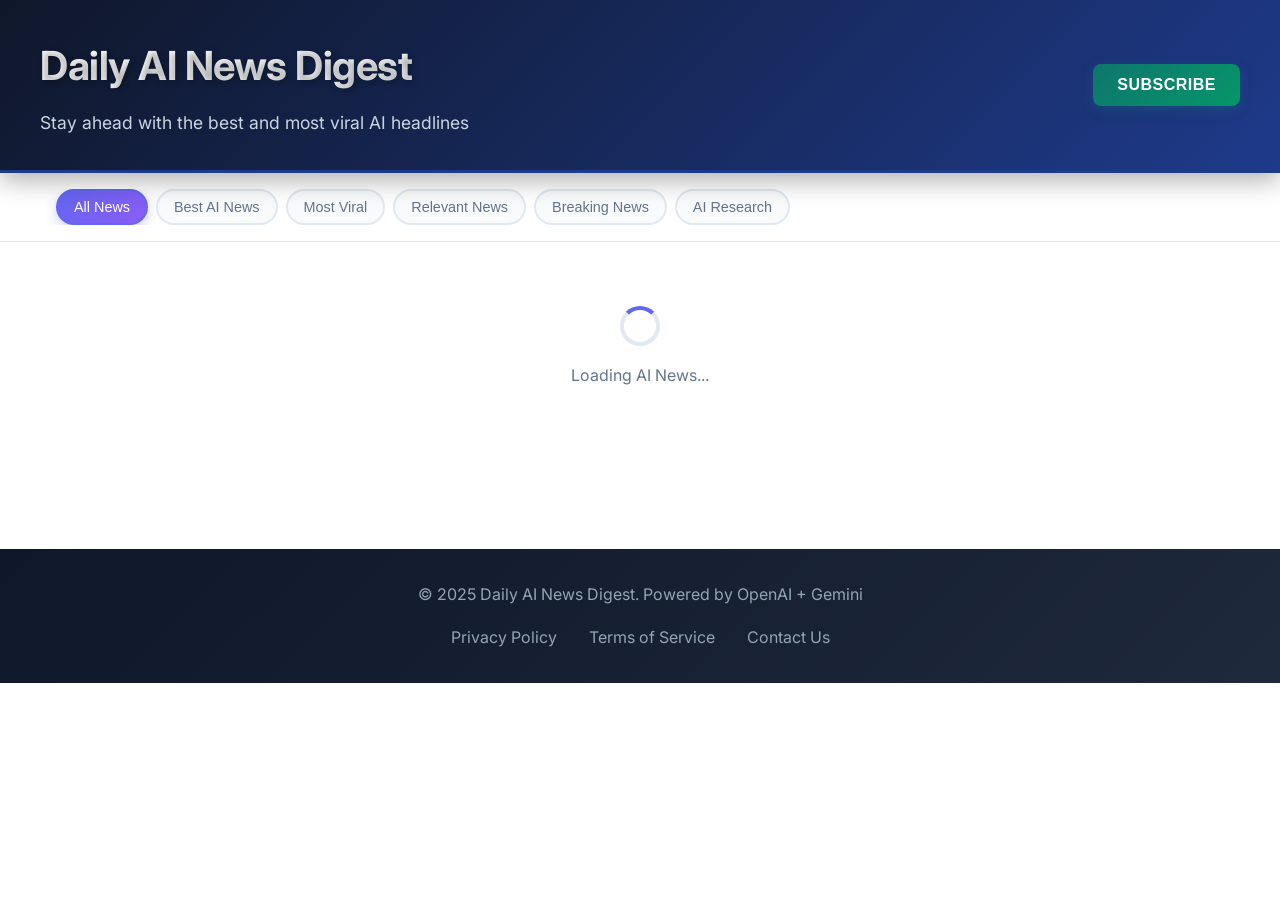
==== commit ce4912d4: "Update index.html HTML chages" ====
--- a/index.html
+++ b/index.html
@@ -4,515 +4,10 @@
   <meta charset="UTF-8">
   <meta name="viewport" content="width=device-width, initial-scale=1.0">
   <title>Daily AI News Digest</title>
+  <link rel="stylesheet" href="style.css">
   <link rel="preconnect" href="https://fonts.googleapis.com">
   <link rel="preconnect" href="https://fonts.gstatic.com" crossorigin>
   <link href="https://fonts.googleapis.com/css2?family=Inter:wght@400;500;600;700&display=swap" rel="stylesheet">
-  <style>
-    * {
-      margin: 0;
-      padding: 0;
-      box-sizing: border-box;
-    }
-
-    :root {
-      --primary-gradient: linear-gradient(135deg, #667eea 0%, #764ba2 100%);
-      --secondary-gradient: linear-gradient(135deg, #f093fb 0%, #f5576c 100%);
-      --accent-gradient: linear-gradient(135deg, #4facfe 0%, #00f2fe 100%);
-      --dark-bg: #0a0e27;
-      --card-bg: rgba(255, 255, 255, 0.1);
-      --glass-border: rgba(255, 255, 255, 0.2);
-      --text-primary: #ffffff;
-      --text-secondary: #b8c5d6;
-      --text-muted: #8892b0;
-      --shadow: 0 8px 32px rgba(31, 38, 135, 0.37);
-      --hover-shadow: 0 15px 35px rgba(31, 38, 135, 0.5);
-      --border-radius: 16px;
-    }
-
-    body {
-      font-family: 'Inter', sans-serif;
-      background: var(--dark-bg);
-      background-image: 
-        radial-gradient(circle at 20% 50%, rgba(120, 119, 198, 0.1) 0%, transparent 50%),
-        radial-gradient(circle at 80% 20%, rgba(255, 119, 198, 0.1) 0%, transparent 50%),
-        radial-gradient(circle at 40% 80%, rgba(120, 198, 255, 0.1) 0%, transparent 50%);
-      background-attachment: fixed;
-      color: var(--text-primary);
-      line-height: 1.6;
-      overflow-x: hidden;
-    }
-
-    /* Header Styles */
-    header {
-      backdrop-filter: blur(20px);
-      background: rgba(10, 14, 39, 0.8);
-      border-bottom: 1px solid var(--glass-border);
-      position: sticky;
-      top: 0;
-      z-index: 100;
-      padding: 1.5rem 0;
-    }
-
-    .header-container {
-      max-width: 1200px;
-      margin: 0 auto;
-      padding: 0 2rem;
-      display: flex;
-      justify-content: space-between;
-      align-items: center;
-      flex-wrap: wrap;
-      gap: 1rem;
-    }
-
-    .header-content h1 {
-      font-size: 2.5rem;
-      font-weight: 700;
-      background: var(--primary-gradient);
-      -webkit-background-clip: text;
-      -webkit-text-fill-color: transparent;
-      background-clip: text;
-      margin-bottom: 0.5rem;
-      text-shadow: 0 0 30px rgba(102, 126, 234, 0.3);
-    }
-
-    .header-content p {
-      color: var(--text-secondary);
-      font-size: 1.1rem;
-      font-weight: 400;
-    }
-
-    .subscribe-btn {
-      background: var(--secondary-gradient);
-      border: none;
-      padding: 1rem 2rem;
-      border-radius: 50px;
-      color: white;
-      font-weight: 600;
-      font-size: 1rem;
-      cursor: pointer;
-      transition: all 0.3s ease;
-      box-shadow: var(--shadow);
-      text-transform: uppercase;
-      letter-spacing: 0.5px;
-    }
-
-    .subscribe-btn:hover {
-      transform: translateY(-2px);
-      box-shadow: var(--hover-shadow);
-      filter: brightness(1.1);
-    }
-
-    /* Categories Styles */
-    .categories-container {
-      max-width: 1200px;
-      margin: 2rem auto;
-      padding: 0 2rem;
-    }
-
-    .categories {
-      display: flex;
-      gap: 1rem;
-      flex-wrap: wrap;
-      justify-content: center;
-      margin-bottom: 2rem;
-    }
-
-    .category-btn {
-      background: var(--card-bg);
-      border: 1px solid var(--glass-border);
-      backdrop-filter: blur(10px);
-      padding: 0.8rem 1.5rem;
-      border-radius: 25px;
-      color: var(--text-secondary);
-      font-weight: 500;
-      cursor: pointer;
-      transition: all 0.3s ease;
-      position: relative;
-      overflow: hidden;
-    }
-
-    .category-btn::before {
-      content: '';
-      position: absolute;
-      top: 0;
-      left: -100%;
-      width: 100%;
-      height: 100%;
-      background: var(--accent-gradient);
-      transition: left 0.3s ease;
-      z-index: -1;
-    }
-
-    .category-btn:hover::before,
-    .category-btn.active::before {
-      left: 0;
-    }
-
-    .category-btn:hover,
-    .category-btn.active {
-      color: white;
-      border-color: transparent;
-      transform: translateY(-2px);
-      box-shadow: var(--shadow);
-    }
-
-    /* Modal Styles */
-    .modal {
-      display: none;
-      position: fixed;
-      top: 0;
-      left: 0;
-      width: 100%;
-      height: 100%;
-      background: rgba(0, 0, 0, 0.8);
-      backdrop-filter: blur(10px);
-      z-index: 1000;
-      animation: fadeIn 0.3s ease;
-    }
-
-    @keyframes fadeIn {
-      from { opacity: 0; }
-      to { opacity: 1; }
-    }
-
-    .modal-content {
-      position: absolute;
-      top: 50%;
-      left: 50%;
-      transform: translate(-50%, -50%);
-      background: var(--card-bg);
-      backdrop-filter: blur(20px);
-      border: 1px solid var(--glass-border);
-      border-radius: var(--border-radius);
-      padding: 2.5rem;
-      width: 90%;
-      max-width: 500px;
-      box-shadow: var(--hover-shadow);
-      animation: slideIn 0.3s ease;
-    }
-
-    @keyframes slideIn {
-      from { transform: translate(-50%, -60%); opacity: 0; }
-      to { transform: translate(-50%, -50%); opacity: 1; }
-    }
-
-    .close-btn {
-      position: absolute;
-      top: 1rem;
-      right: 1.5rem;
-      font-size: 2rem;
-      cursor: pointer;
-      color: var(--text-muted);
-      transition: color 0.3s ease;
-    }
-
-    .close-btn:hover {
-      color: var(--text-primary);
-    }
-
-    .modal-content h2 {
-      font-size: 1.8rem;
-      margin-bottom: 0.5rem;
-      background: var(--primary-gradient);
-      -webkit-background-clip: text;
-      -webkit-text-fill-color: transparent;
-      background-clip: text;
-    }
-
-    .modal-content p {
-      color: var(--text-secondary);
-      margin-bottom: 2rem;
-    }
-
-    #subscribe-form {
-      display: flex;
-      flex-direction: column;
-      gap: 1.5rem;
-    }
-
-    #subscribe-form label {
-      font-weight: 500;
-      margin-bottom: 0.5rem;
-      color: var(--text-primary);
-    }
-
-    #subscribe-form input,
-    #subscribe-form select {
-      background: rgba(255, 255, 255, 0.05);
-      border: 1px solid var(--glass-border);
-      border-radius: 12px;
-      padding: 1rem;
-      color: var(--text-primary);
-      font-size: 1rem;
-      transition: all 0.3s ease;
-    }
-
-    #subscribe-form input:focus,
-    #subscribe-form select:focus {
-      outline: none;
-      border-color: #667eea;
-      background: rgba(255, 255, 255, 0.1);
-      box-shadow: 0 0 0 3px rgba(102, 126, 234, 0.1);
-    }
-
-    .submit-btn {
-      background: var(--primary-gradient);
-      border: none;
-      padding: 1rem;
-      border-radius: 12px;
-      color: white;
-      font-weight: 600;
-      font-size: 1rem;
-      cursor: pointer;
-      transition: all 0.3s ease;
-      text-transform: uppercase;
-      letter-spacing: 0.5px;
-    }
-
-    .submit-btn:hover {
-      transform: translateY(-2px);
-      box-shadow: var(--shadow);
-    }
-
-    /* Loading Styles */
-    .loading {
-      display: flex;
-      flex-direction: column;
-      align-items: center;
-      justify-content: center;
-      padding: 4rem 2rem;
-      text-align: center;
-    }
-
-    .spinner {
-      width: 50px;
-      height: 50px;
-      border: 3px solid rgba(255, 255, 255, 0.1);
-      border-top: 3px solid #667eea;
-      border-radius: 50%;
-      animation: spin 1s linear infinite;
-      margin-bottom: 1rem;
-    }
-
-    @keyframes spin {
-      0% { transform: rotate(0deg); }
-      100% { transform: rotate(360deg); }
-    }
-
-    .loading p {
-      color: var(--text-secondary);
-      font-size: 1.1rem;
-    }
-
-    /* News Container */
-    .news-container {
-      max-width: 1200px;
-      margin: 0 auto;
-      padding: 2rem;
-      display: grid;
-      grid-template-columns: repeat(auto-fit, minmax(350px, 1fr));
-      gap: 2rem;
-      min-height: 60vh;
-    }
-
-    /* Back to Top Button */
-    .back-to-top {
-      position: fixed;
-      bottom: 2rem;
-      right: 2rem;
-      background: var(--secondary-gradient);
-      border: none;
-      width: 50px;
-      height: 50px;
-      border-radius: 50%;
-      color: white;
-      font-size: 1.2rem;
-      font-weight: bold;
-      cursor: pointer;
-      opacity: 0;
-      visibility: hidden;
-      transition: all 0.3s ease;
-      box-shadow: var(--shadow);
-      z-index: 999;
-    }
-
-    .back-to-top.visible {
-      opacity: 1;
-      visibility: visible;
-    }
-
-    .back-to-top:hover {
-      transform: translateY(-3px);
-      box-shadow: var(--hover-shadow);
-    }
-
-    /* Footer */
-    footer {
-      background: rgba(10, 14, 39, 0.9);
-      backdrop-filter: blur(20px);
-      border-top: 1px solid var(--glass-border);
-      margin-top: 4rem;
-      padding: 2rem 0;
-    }
-
-    .footer-content {
-      max-width: 1200px;
-      margin: 0 auto;
-      padding: 0 2rem;
-      display: flex;
-      justify-content: space-between;
-      align-items: center;
-      flex-wrap: wrap;
-      gap: 1rem;
-    }
-
-    .footer-content p {
-      color: var(--text-muted);
-    }
-
-    .footer-links {
-      display: flex;
-      gap: 2rem;
-    }
-
-    .footer-links a {
-      color: var(--text-secondary);
-      text-decoration: none;
-      transition: color 0.3s ease;
-    }
-
-    .footer-links a:hover {
-      color: var(--text-primary);
-    }
-
-    /* Responsive Design */
-    @media (max-width: 768px) {
-      .header-content h1 {
-        font-size: 2rem;
-      }
-
-      .categories {
-        justify-content: flex-start;
-        overflow-x: auto;
-        padding-bottom: 1rem;
-      }
-
-      .category-btn {
-        white-space: nowrap;
-        flex-shrink: 0;
-      }
-
-      .news-container {
-        grid-template-columns: 1fr;
-        padding: 1rem;
-      }
-
-      .modal-content {
-        padding: 2rem 1.5rem;
-        margin: 1rem;
-      }
-
-      .footer-content {
-        flex-direction: column;
-        text-align: center;
-        gap: 1rem;
-      }
-
-      .footer-links {
-        justify-content: center;
-      }
-    }
-
-    @media (max-width: 480px) {
-      .header-container {
-        padding: 0 1rem;
-      }
-
-      .header-content h1 {
-        font-size: 1.5rem;
-      }
-
-      .header-content p {
-        font-size: 1rem;
-      }
-
-      .subscribe-btn {
-        padding: 0.8rem 1.5rem;
-        font-size: 0.9rem;
-      }
-
-      .categories-container {
-        padding: 0 1rem;
-      }
-    }
-
-    /* Custom Scrollbar */
-    ::-webkit-scrollbar {
-      width: 8px;
-    }
-
-    ::-webkit-scrollbar-track {
-      background: rgba(255, 255, 255, 0.1);
-    }
-
-    ::-webkit-scrollbar-thumb {
-      background: var(--primary-gradient);
-      border-radius: 4px;
-    }
-
-    ::-webkit-scrollbar-thumb:hover {
-      background: var(--secondary-gradient);
-    }
-
-    /* Placeholder styles for news cards (you can customize these based on your script.js) */
-    .news-card {
-      background: var(--card-bg);
-      backdrop-filter: blur(20px);
-      border: 1px solid var(--glass-border);
-      border-radius: var(--border-radius);
-      padding: 1.5rem;
-      transition: all 0.3s ease;
-      box-shadow: var(--shadow);
-    }
-
-    .news-card:hover {
-      transform: translateY(-5px);
-      box-shadow: var(--hover-shadow);
-      border-color: rgba(255, 255, 255, 0.3);
-    }
-
-    .news-card h3 {
-      color: var(--text-primary);
-      margin-bottom: 1rem;
-      font-size: 1.2rem;
-      font-weight: 600;
-    }
-
-    .news-card p {
-      color: var(--text-secondary);
-      margin-bottom: 1rem;
-      line-height: 1.6;
-    }
-
-    .news-card .news-meta {
-      display: flex;
-      justify-content: space-between;
-      align-items: center;
-      margin-top: 1rem;
-      padding-top: 1rem;
-      border-top: 1px solid var(--glass-border);
-    }
-
-    .news-card .news-source {
-      color: var(--text-muted);
-      font-size: 0.9rem;
-    }
-
-    .news-card .news-date {
-      color: var(--text-muted);
-      font-size: 0.9rem;
-    }
-  </style>
 </head>
 <body>
   
@@ -590,119 +85,6 @@
     </div>
   </footer>
 
-  <script>
-    // Basic functionality for the UI elements
-    document.addEventListener('DOMContentLoaded', function() {
-      const subscribeBtn = document.getElementById('subscribe-btn');
-      const modal = document.getElementById('subscribe-modal');
-      const closeBtn = document.querySelector('.close-btn');
-      const categoryBtns = document.querySelectorAll('.category-btn');
-      const backToTopBtn = document.getElementById('back-to-top');
-      const loading = document.getElementById('loading');
-      const newsContainer = document.getElementById('news-container');
-      
-      // Subscribe modal functionality
-      subscribeBtn.addEventListener('click', () => {
-        modal.style.display = 'block';
-      });
-      
-      closeBtn.addEventListener('click', () => {
-        modal.style.display = 'none';
-      });
-      
-      window.addEventListener('click', (e) => {
-        if (e.target === modal) {
-          modal.style.display = 'none';
-        }
-      });
-      
-      // Category filter functionality
-      categoryBtns.forEach(btn => {
-        btn.addEventListener('click', () => {
-          categoryBtns.forEach(b => b.classList.remove('active'));
-          btn.classList.add('active');
-          
-          // Add your filtering logic here
-          const category = btn.dataset.category;
-          console.log('Selected category:', category);
-        });
-      });
-      
-      // Back to top functionality
-      window.addEventListener('scroll', () => {
-        if (window.scrollY > 300) {
-          backToTopBtn.classList.add('visible');
-        } else {
-          backToTopBtn.classList.remove('visible');
-        }
-      });
-      
-      backToTopBtn.addEventListener('click', () => {
-        window.scrollTo({ top: 0, behavior: 'smooth' });
-      });
-      
-      // Form submission
-      document.getElementById('subscribe-form').addEventListener('submit', function(e) {
-        e.preventDefault();
-        
-        const formData = new FormData(this);
-        const name = formData.get('name');
-        const email = formData.get('email');
-        const interests = formData.get('interests');
-        
-        // Add your form submission logic here
-        console.log('Form submitted:', { name, email, interests });
-        
-        // Close modal after submission
-        modal.style.display = 'none';
-        
-        // Show success message (you can customize this)
-        alert('Thank you for subscribing! We\'ll keep you updated with the latest AI news.');
-      });
-      
-      // Hide loading and show content (replace this with your actual news loading logic)
-      setTimeout(() => {
-        loading.style.display = 'none';
-        newsContainer.style.display = 'grid';
-        
-        // Demo news cards (replace with your actual news data)
-        const demoNews = [
-          {
-            title: "Revolutionary AI Breakthrough in Natural Language Processing",
-            content: "Scientists have developed a new AI model that can understand context better than ever before...",
-            source: "AI Research Daily",
-            date: "2 hours ago"
-          },
-          {
-            title: "Major Tech Company Announces AI Integration Plans",
-            content: "Leading technology firm reveals comprehensive strategy for AI implementation across all products...",
-            source: "Tech News Today",
-            date: "4 hours ago"
-          },
-          {
-            title: "AI Ethics Committee Releases New Guidelines",
-            content: "International panel of experts publishes comprehensive guidelines for responsible AI development...",
-            source: "Ethics in AI",
-            date: "6 hours ago"
-          }
-        ];
-        
-        // Create demo news cards
-        demoNews.forEach(news => {
-          const card = document.createElement('div');
-          card.className = 'news-card';
-          card.innerHTML = `
-            <h3>${news.title}</h3>
-            <p>${news.content}</p>
-            <div class="news-meta">
-              <span class="news-source">${news.source}</span>
-              <span class="news-date">${news.date}</span>
-            </div>
-          `;
-          newsContainer.appendChild(card);
-        });
-      }, 2000);
-    });
-  </script>
+  <script src="script.js"></script>
 </body>
 </html>
--- a/style.css
+++ b/style.css
@@ -0,0 +1,651 @@
+/* Reset and Base Styles */
+* {
+  margin: 0;
+  padding: 0;
+  box-sizing: border-box;
+}
+
+body {
+  font-family: 'Inter', 'Segoe UI', 'Helvetica Neue', sans-serif;
+  background-image: url('https://plus.unsplash.com/premium_photo-1683121718643-fb18d2668d53?q=80&w=1032&auto=format&fit=crop&ixlib=rb-4.1.0&ixid=M3wxMjA3fDB8MHxwaG90by1wYWdlfHx8fGVufDB8fHx8fA%3D%3D');
+  background-size: cover;
+  background-position: top center;
+  background-repeat: no-repeat;
+  background-attachment: fixed;
+  color: #1a1a1a;
+  line-height: 1.7;
+  backdrop-filter: blur(2px);
+  min-height: 100vh;
+}
+
+/* Header Styles */
+header {
+  background: linear-gradient(135deg, #0f172a, #1e3a8a);
+  color: #ffffff;
+  padding: 2rem 1rem;
+  border-bottom: 3px solid #1e3a8a;
+  box-shadow: 0 8px 24px rgba(0, 0, 0, 0.3);
+  backdrop-filter: blur(6px);
+  position: relative;
+  z-index: 100;
+}
+
+.header-container {
+  max-width: 1200px;
+  margin: 0 auto;
+  display: flex;
+  justify-content: space-between;
+  align-items: center;
+  gap: 1rem;
+}
+
+.header-content {
+  flex: 1;
+}
+
+.header-content h1 {
+  font-size: 2.5rem;
+  font-weight: 700;
+  margin-bottom: 0.5rem;
+  text-shadow: 2px 2px 6px rgba(0, 0, 0, 0.3);
+  letter-spacing: -0.5px;
+  background: linear-gradient(135deg, #ffffff, #e2e8f0);
+  -webkit-background-clip: text;
+  -webkit-text-fill-color: transparent;
+  background-clip: text;
+}
+
+.header-content p {  
+  font-size: 1.1rem;
+  font-weight: 400;
+  color: #cbd5e1;
+  margin-top: 0.5rem;
+}
+
+.subscribe-btn {
+  background: linear-gradient(135deg, #0f766e, #059669);
+  color: white;
+  padding: 12px 24px;
+  border: none;
+  border-radius: 8px;
+  font-size: 1rem;
+  font-weight: 600;
+  cursor: pointer;
+  transition: all 0.3s ease;
+  box-shadow: 0 4px 12px rgba(15, 118, 110, 0.3);
+  text-transform: uppercase;
+  letter-spacing: 0.5px;
+}
+
+.subscribe-btn:hover {
+  background: linear-gradient(135deg, #115e59, #047857);
+  transform: translateY(-2px);
+  box-shadow: 0 6px 20px rgba(15, 118, 110, 0.4);
+}
+
+/* Categories Filter */
+.categories-container {
+  background: rgba(255, 255, 255, 0.95);
+  backdrop-filter: blur(10px);
+  padding: 1rem 0;
+  border-bottom: 1px solid rgba(0, 0, 0, 0.1);
+  position: sticky;
+  top: 0;
+  z-index: 50;
+}
+
+.categories {
+  max-width: 1200px;
+  margin: 0 auto;
+  display: flex;
+  gap: 0.5rem;
+  padding: 0 1rem;
+  overflow-x: auto;
+  scrollbar-width: none;
+  -ms-overflow-style: none;
+}
+
+.categories::-webkit-scrollbar {
+  display: none;
+}
+
+.category-btn {
+  background: #f8fafc;
+  color: #64748b;
+  border: 2px solid #e2e8f0;
+  padding: 8px 16px;
+  border-radius: 25px;
+  font-size: 0.9rem;
+  font-weight: 500;
+  cursor: pointer;
+  transition: all 0.3s ease;
+  white-space: nowrap;
+  min-width: fit-content;
+}
+
+.category-btn:hover {
+  background: #e2e8f0;
+  color: #475569;
+}
+
+.category-btn.active {
+  background: linear-gradient(135deg, #6366f1, #8b5cf6);
+  color: white;
+  border-color: #6366f1;
+  box-shadow: 0 4px 12px rgba(99, 102, 241, 0.3);
+}
+
+/* Loading Spinner */
+.loading {
+  display: flex;
+  flex-direction: column;
+  align-items: center;
+  justify-content: center;
+  padding: 4rem 2rem;
+  color: #64748b;
+}
+
+.spinner {
+  width: 40px;
+  height: 40px;
+  border: 4px solid #e2e8f0;
+  border-top: 4px solid #6366f1;
+  border-radius: 50%;
+  animation: spin 1s linear infinite;
+  margin-bottom: 1rem;
+}
+
+@keyframes spin {
+  0% { transform: rotate(0deg); }
+  100% { transform: rotate(360deg); }
+}
+
+/* News Container */
+.news-container {
+  max-width: 1200px;
+  margin: 2rem auto;
+  padding: 0 1rem;
+  display: grid;
+  grid-template-columns: repeat(auto-fit, minmax(350px, 1fr));
+  gap: 2rem;
+}
+
+/* News Card */
+.news-card {
+  background: rgba(255, 255, 255, 0.95);
+  border: 1px solid rgba(226, 232, 240, 0.8);
+  border-radius: 16px;
+  overflow: hidden;
+  box-shadow: 0 8px 32px rgba(0, 0, 0, 0.1);
+  transition: all 0.3s ease;
+  backdrop-filter: blur(10px);
+  position: relative;
+}
+
+.news-card:hover {
+  transform: translateY(-8px);
+  box-shadow: 0 16px 48px rgba(0, 0, 0, 0.15);
+  border-color: rgba(99, 102, 241, 0.3);
+}
+
+.news-image {
+  width: 100%;
+  height: 200px;
+  background-size: cover;
+  background-position: center;
+  background-repeat: no-repeat;
+  position: relative;
+  overflow: hidden;
+}
+
+.news-image::before {
+  content: '';
+  position: absolute;
+  top: 0;
+  left: 0;
+  right: 0;
+  bottom: 0;
+  background: linear-gradient(45deg, rgba(99, 102, 241, 0.1), rgba(139, 92, 246, 0.1));
+}
+
+.news-content {
+  padding: 1.5rem;
+}
+
+.news-category {
+  display: inline-block;
+  background: linear-gradient(135deg, #6366f1, #8b5cf6);
+  color: white;
+  padding: 6px 12px;
+  border-radius: 20px;
+  font-size: 0.8rem;
+  font-weight: 600;
+  text-transform: uppercase;
+  letter-spacing: 0.5px;
+  margin-bottom: 1rem;
+}
+
+.news-title {
+  font-size: 1.4rem;
+  font-weight: 700;
+  color: #1e293b;
+  margin-bottom: 1rem;
+  line-height: 1.4;
+}
+
+.news-title a {
+  color: inherit;
+  text-decoration: none;
+  transition: color 0.3s ease;
+}
+
+.news-title a:hover {
+  color: #6366f1;
+}
+
+.news-summary {
+  font-size: 1rem;
+  color: #475569;
+  line-height: 1.6;
+  margin-bottom: 1rem;
+}
+
+.news-summary strong {
+  color: #0f766e;
+  font-weight: 600;
+}
+
+.highlight {
+  background: linear-gradient(120deg, #fef3c7, #fde68a);
+  color: #92400e;
+  padding: 2px 6px;
+  border-radius: 4px;
+  font-weight: 600;
+  box-decoration-break: clone;
+  -webkit-box-decoration-break: clone;
+}
+
+.news-meta {
+  display: flex;
+  justify-content: space-between;
+  align-items: center;
+  margin-top: 1rem;
+  padding-top: 1rem;
+  border-top: 1px solid #e2e8f0;
+  font-size: 0.9rem;
+  color: #64748b;
+}
+
+.read-more-btn {
+  background: linear-gradient(135deg, #6366f1, #8b5cf6);
+  color: white;
+  padding: 8px 16px;
+  border: none;
+  border-radius: 6px;
+  font-size: 0.9rem;
+  font-weight: 500;
+  cursor: pointer;
+  transition: all 0.3s ease;
+  text-decoration: none;
+  display: inline-block;
+}
+
+.read-more-btn:hover {
+  background: linear-gradient(135deg, #4f46e5, #7c3aed);
+  transform: translateY(-1px);
+}
+
+/* Modal Styles */
+.modal {
+  display: none;
+  position: fixed;
+  z-index: 1000;
+  left: 0;
+  top: 0;
+  width: 100%;
+  height: 100%;
+  background-color: rgba(0, 0, 0, 0.6);
+  backdrop-filter: blur(8px);
+  animation: modalFadeIn 0.3s ease-out;
+}
+
+.modal-content {
+  background: white;
+  padding: 2rem;
+  max-width: 500px;
+  margin: 5% auto;
+  border-radius: 16px;
+  position: relative;
+  box-shadow: 0 25px 80px rgba(0, 0, 0, 0.3);
+  animation: modalSlideIn 0.4s ease-out;
+}
+
+@keyframes modalFadeIn {
+  from { opacity: 0; }
+  to { opacity: 1; }
+}
+
+@keyframes modalSlideIn {
+  from {
+    opacity: 0;
+    transform: translateY(-50px) scale(0.9);
+  }
+  to {
+    opacity: 1;
+    transform: translateY(0) scale(1);
+  }
+}
+
+.close-btn {
+  position: absolute;
+  right: 20px;
+  top: 20px;
+  font-size: 1.5rem;
+  cursor: pointer;
+  color: #94a3b8;
+  transition: color 0.2s;
+  background: none;
+  border: none;
+  width: 30px;
+  height: 30px;
+  display: flex;
+  align-items: center;
+  justify-content: center;
+  border-radius: 50%;
+}
+
+.close-btn:hover {
+  color: #475569;
+  background: #f1f5f9;
+}
+
+.modal-content h2 {
+  color: #1e293b;
+  margin-bottom: 0.5rem;
+  font-size: 1.8rem;
+  font-weight: 700;
+}
+
+.modal-content p {
+  color: #64748b;
+  margin-bottom: 1.5rem;
+}
+
+#subscribe-form {
+  display: flex;
+  flex-direction: column;
+  gap: 1rem;
+}
+
+#subscribe-form label {
+  font-weight: 600;
+  color: #374151;
+  margin-bottom: 0.3rem;
+}
+
+#subscribe-form input,
+#subscribe-form select {
+  padding: 12px 16px;
+  border: 2px solid #e5e7eb;
+  border-radius: 8px;
+  font-size: 1rem;
+  transition: all 0.3s ease;
+  background: #fafafa;
+}
+
+#subscribe-form input:focus,
+#subscribe-form select:focus {
+  outline: none;
+  border-color: #6366f1;
+  background: white;
+  box-shadow: 0 0 0 3px rgba(99, 102, 241, 0.1);
+}
+
+.submit-btn {
+  background: linear-gradient(135deg, #1e3a8a, #3730a3);
+  color: white;
+  padding: 14px;
+  border: none;
+  border-radius: 8px;
+  cursor: pointer;
+  font-size: 1rem;
+  font-weight: 600;
+  transition: all 0.3s ease;
+  text-transform: uppercase;
+  letter-spacing: 0.5px;
+  margin-top: 0.5rem;
+}
+
+.submit-btn:hover {
+  background: linear-gradient(135deg, #1e40af, #4338ca);
+  transform: translateY(-2px);
+  box-shadow: 0 8px 25px rgba(30, 58, 138, 0.4);
+}
+
+/* Back to Top Button */
+.back-to-top {
+  position: fixed;
+  bottom: 2rem;
+  right: 2rem;
+  background: linear-gradient(135deg, #6366f1, #8b5cf6);
+  color: white;
+  border: none;
+  border-radius: 50%;
+  width: 50px;
+  height: 50px;
+  font-size: 1.2rem;
+  font-weight: bold;
+  cursor: pointer;
+  box-shadow: 0 4px 20px rgba(99, 102, 241, 0.3);
+  transition: all 0.3s ease;
+  opacity: 0;
+  visibility: hidden;
+  z-index: 100;
+}
+
+.back-to-top.visible {
+  opacity: 1;
+  visibility: visible;
+}
+
+.back-to-top:hover {
+  transform: translateY(-3px);
+  box-shadow: 0 8px 30px rgba(99, 102, 241, 0.4);
+}
+
+/* Footer */
+footer {
+  background: linear-gradient(135deg, #0f172a, #1e293b);
+  color: #94a3b8;
+  padding: 2rem 1rem;
+  margin-top: 4rem;
+}
+
+.footer-content {
+  max-width: 1200px;
+  margin: 0 auto;
+  text-align: center;
+}
+
+.footer-links {
+  margin-top: 1rem;
+  display: flex;
+  justify-content: center;
+  gap: 2rem;
+}
+
+.footer-links a {
+  color: #94a3b8;
+  text-decoration: none;
+  transition: color 0.3s ease;
+}
+
+.footer-links a:hover {
+  color: #e2e8f0;
+}
+
+/* Error Message */
+.error-message {
+  background: #fef2f2;
+  color: #dc2626;
+  padding: 1rem;
+  border-radius: 8px;
+  text-align: center;
+  margin: 2rem auto;
+  max-width: 600px;
+  border: 1px solid #fecaca;
+}
+
+/* Success Message */
+.success-message {
+  background: #f0fdf4;
+  color: #16a34a;
+  padding: 1rem;
+  border-radius: 8px;
+  text-align: center;
+  margin: 1rem 0;
+  border: 1px solid #bbf7d0;
+}
+
+/* Responsive Design */
+@media (max-width: 768px) {
+  body {
+    background-attachment: scroll;
+  }
+
+  .header-container {
+    flex-direction: column;
+    text-align: center;
+  }
+  
+  .header-content h1 {
+    font-size: 2rem;
+  }
+
+  .header-content p {
+    font-size: 1rem;
+  }
+  
+  .subscribe-btn {
+    padding: 10px 20px;
+    font-size: 0.9rem;
+  }
+
+  .categories {
+    padding: 0 1rem;
+    justify-content: flex-start;
+  }
+
+  .category-btn {
+    font-size: 0.8rem;
+    padding: 6px 12px;
+  }
+  
+  .news-container {
+    grid-template-columns: 1fr;
+    gap: 1.5rem;
+    margin: 1rem auto;
+    padding: 0 0.5rem;
+  }
+  
+  .news-card {
+    margin-bottom: 0;
+  }
+
+  .news-content {
+    padding: 1rem;
+  }
+
+  .news-title {
+    font-size: 1.2rem;
+  }
+
+  .news-image {
+    height: 180px;
+  }
+  
+  .modal-content {
+    margin: 10% auto;
+    padding: 1.5rem;
+    max-width: 95%;
+  }
+
+  .modal-content h2 {
+    font-size: 1.5rem;
+  }
+
+  .back-to-top {
+    bottom: 1rem;
+    right: 1rem;
+    width: 45px;
+    height: 45px;
+  }
+
+  .footer-links {
+    flex-direction: column;
+    gap: 1rem;
+  }
+}
+
+@media (max-width: 480px) {
+  .header-content h1 {
+    font-size: 1.8rem;
+  }
+
+  .news-container {
+    grid-template-columns: 1fr;
+    margin: 1rem auto;
+  }
+
+  .news-image {
+    height: 160px;
+  }
+
+  .news-title {
+    font-size: 1.1rem;
+  }
+
+  .categories {
+    gap: 0.3rem;
+  }
+
+  .category-btn {
+    font-size: 0.75rem;
+    padding: 5px 10px;
+  }
+}
+
+/* Animation Classes */
+.fade-in {
+  animation: fadeIn 0.6s ease-out;
+}
+
+@keyframes fadeIn {
+  from {
+    opacity: 0;
+    transform: translateY(20px);
+  }
+  to {
+    opacity: 1;
+    transform: translateY(0);
+  }
+}
+
+/* Hidden Class */
+.hidden {
+  display: none !important;
+}
+
+/* Pulse Animation for Loading */
+.pulse {
+  animation: pulse 2s infinite;
+}
+
+@keyframes pulse {
+  0%, 100% {
+    opacity: 1;
+  }
+  50% {
+    opacity: 0.5;
+  }
+}
